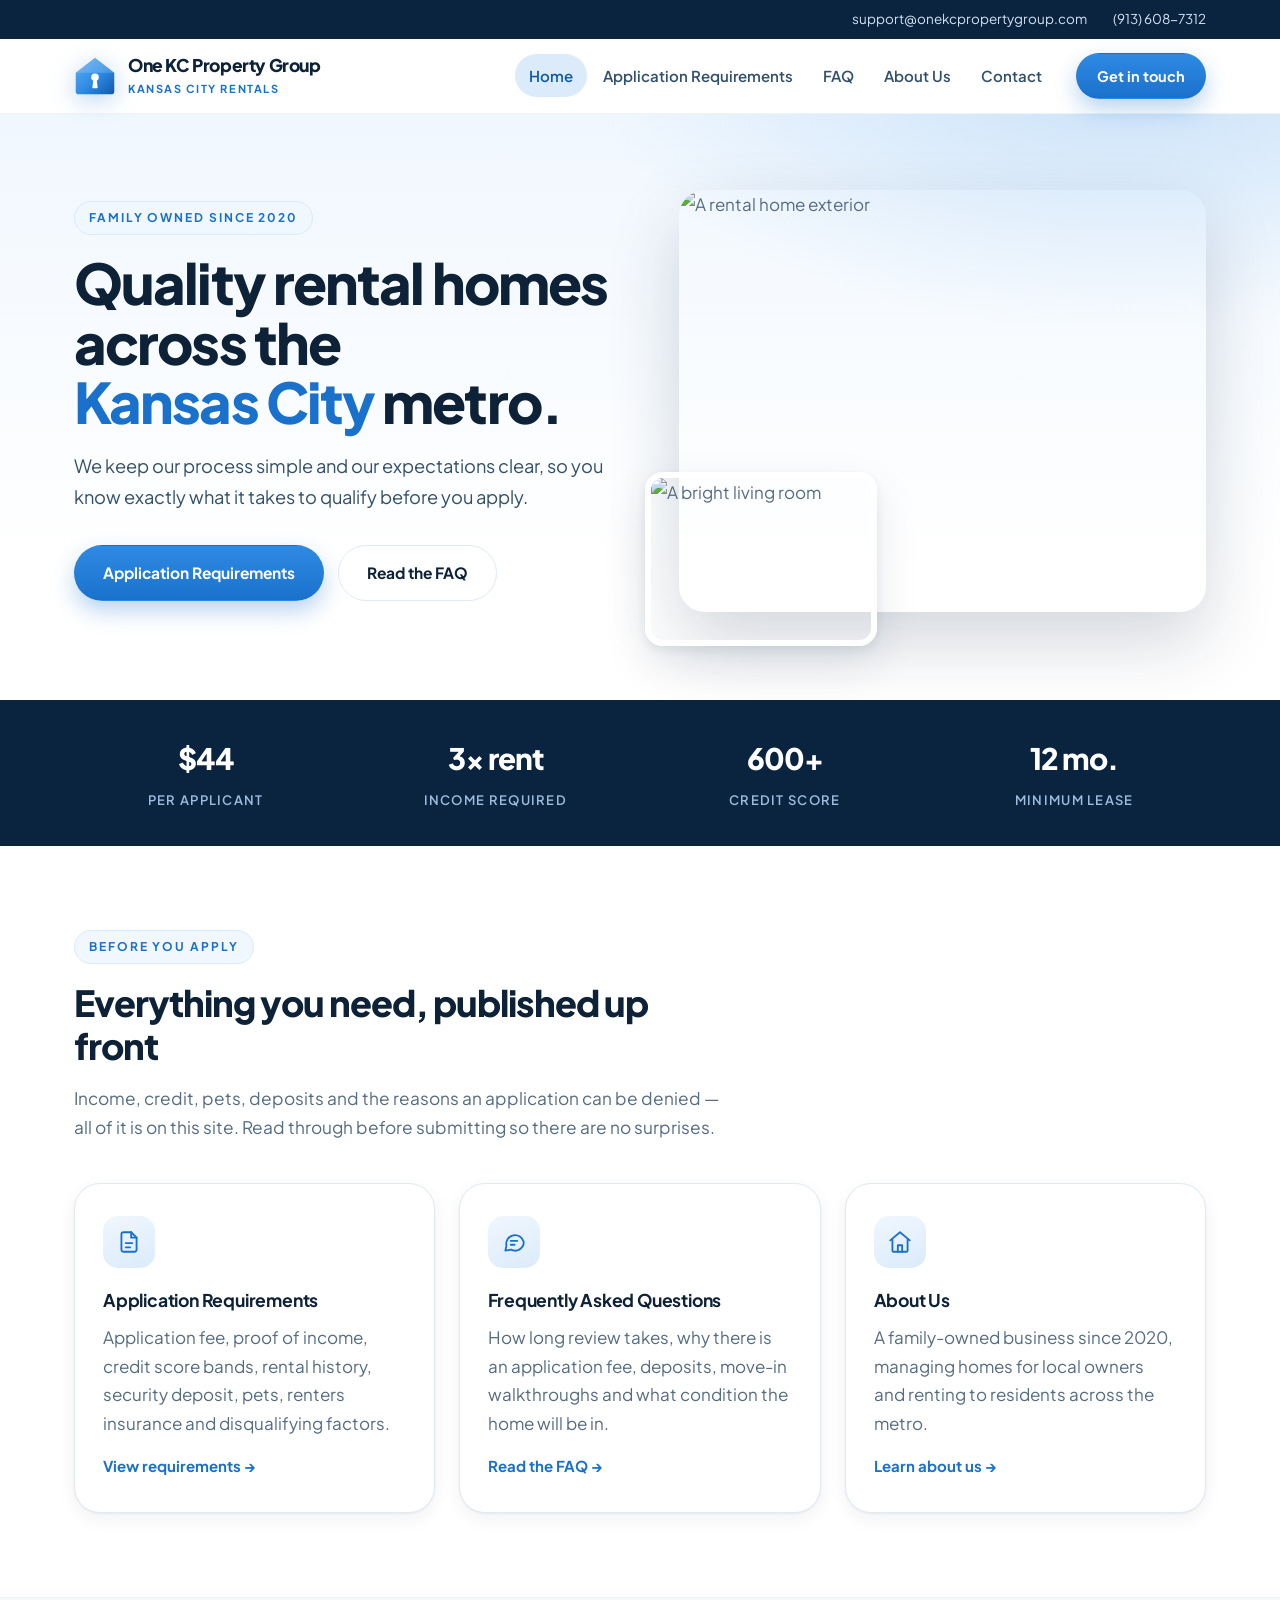
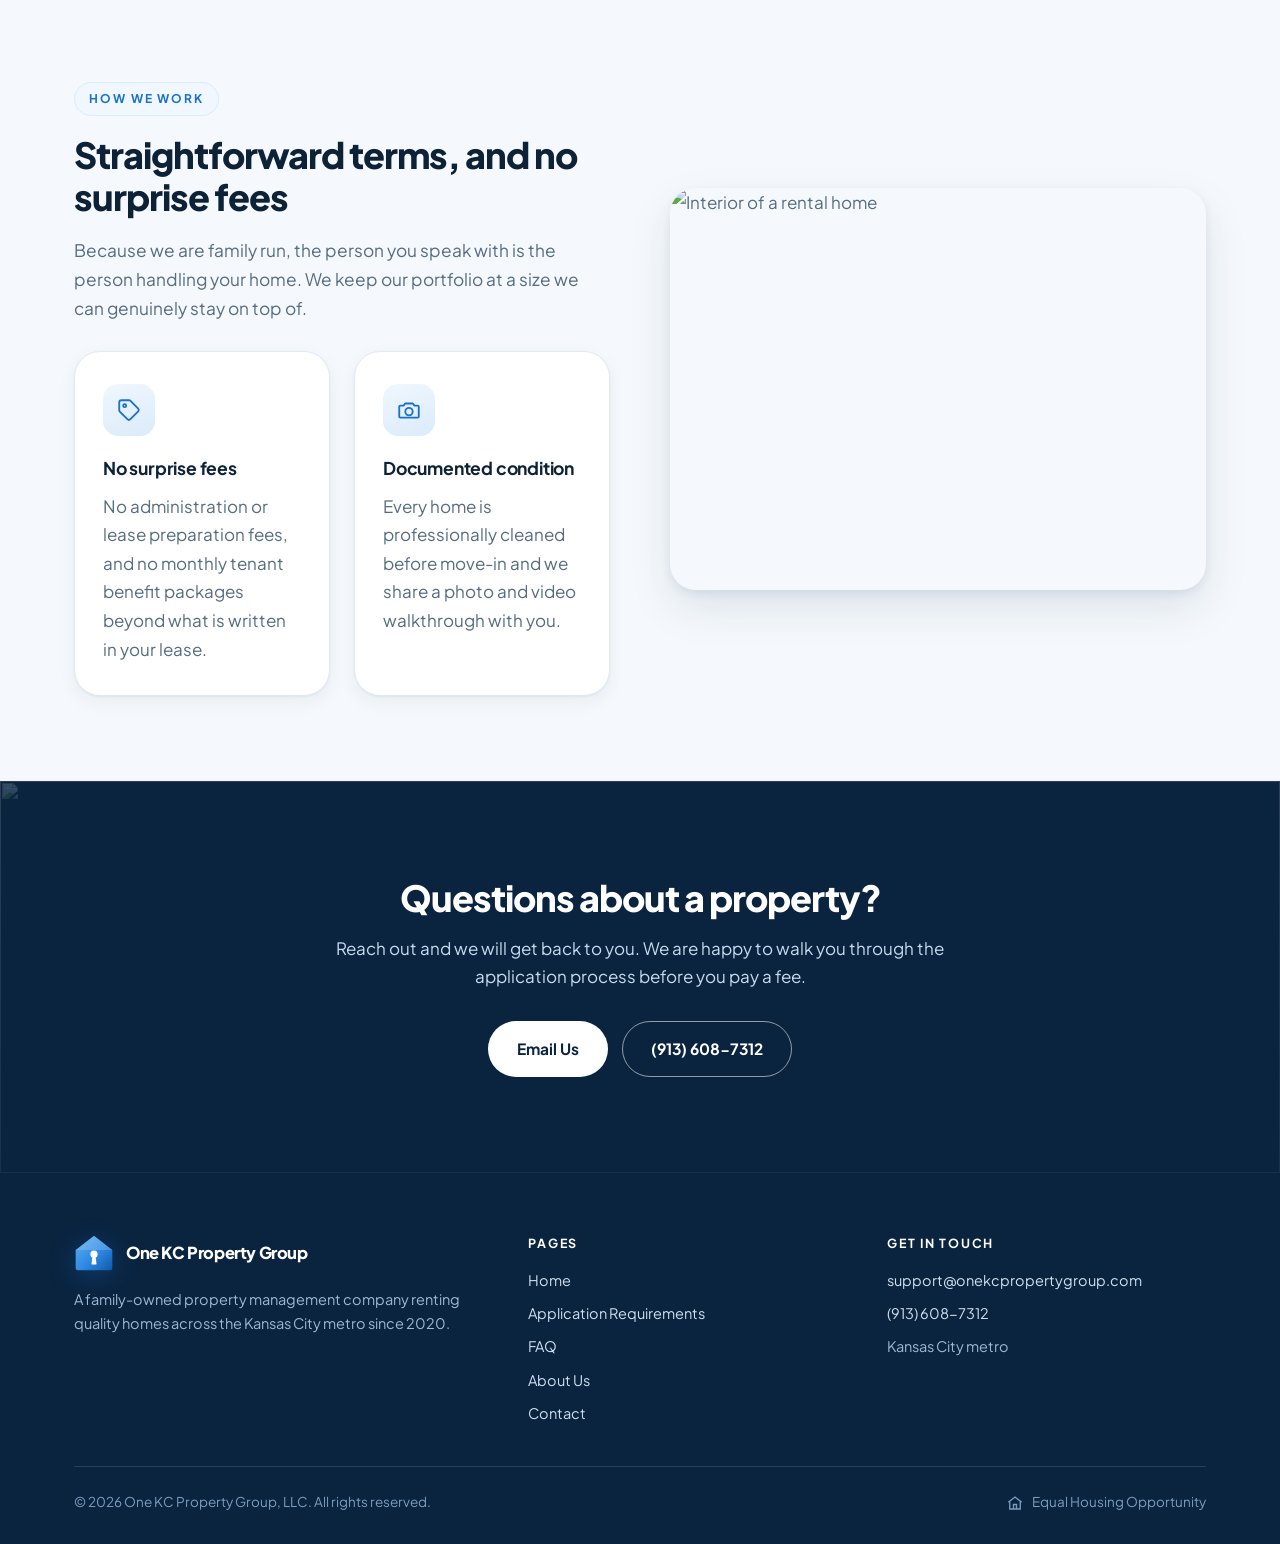
==== index.html @ 24b6bfc3 "Add files via upload" ====
<!DOCTYPE html>
<html lang="en">
<head>
<meta charset="utf-8">
<meta name="viewport" content="width=device-width, initial-scale=1">
<title>Home | One KC Property Group</title>
<meta name="description" content="One KC Property Group, LLC — a family-owned property management company renting quality homes across the Kansas City metro since 2020.">
<meta property="og:title" content="Home | One KC Property Group">
<meta property="og:description" content="One KC Property Group, LLC — a family-owned property management company renting quality homes across the Kansas City metro since 2020.">
<meta property="og:type" content="website">
<meta name="theme-color" content="#0a2440">
<link rel="preconnect" href="https://fonts.googleapis.com">
<link rel="preconnect" href="https://fonts.gstatic.com" crossorigin>
<link href="https://fonts.googleapis.com/css2?family=Plus+Jakarta+Sans:wght@400;500;600;700;800&display=swap" rel="stylesheet">
<link rel="stylesheet" href="styles.css?v=5">
<link rel="icon" href="data:image/svg+xml,%3Csvg xmlns='http://www.w3.org/2000/svg' viewBox='0 0 48 48'%3E%3Cdefs%3E%3ClinearGradient id='g' x1='0' y1='0' x2='1' y2='1'%3E%3Cstop offset='0%25' stop-color='%235fb0f2'/%3E%3Cstop offset='100%25' stop-color='%230f5aa8'/%3E%3C/linearGradient%3E%3C/defs%3E%3Cpath d='M24 3.2 46 20.4v21.2a3.2 3.2 0 0 1-3.2 3.2H5.2A3.2 3.2 0 0 1 2 41.6V20.4Z' fill='url(%23g)'/%3E%3Ccircle cx='24' cy='25.4' r='4.3' fill='%23fff'/%3E%3Cpath d='M22.1 28.4h3.8l1.1 8.4a1 1 0 0 1-1 1.1h-4a1 1 0 0 1-1-1.1Z' fill='%23fff'/%3E%3C/svg%3E">
</head>
<body>

<div class="topbar">
  <div class="wrap">
    <span><a href="mailto:support@onekcpropertygroup.com">support@onekcpropertygroup.com</a></span>
    <span><a href="tel:+19136087312">(913) 608-7312</a></span>
  </div>
</div>

<header class="site-header">
  <div class="wrap">
    <a class="brand" href="index.html">
      <svg class="brand-mark" viewBox="0 0 48 48" xmlns="http://www.w3.org/2000/svg" role="img" aria-label="One KC Property Group">
        <defs>
          <linearGradient id="okcMark" x1="0" y1="0" x2="1" y2="1">
            <stop offset="0%" stop-color="#5fb0f2"/>
            <stop offset="55%" stop-color="#2f8ae4"/>
            <stop offset="100%" stop-color="#0f5aa8"/>
          </linearGradient>
        </defs>
        <path d="M24 3.2 46 20.4v21.2a3.2 3.2 0 0 1-3.2 3.2H5.2A3.2 3.2 0 0 1 2 41.6V20.4Z" fill="url(#okcMark)"/>
        <path d="M24 3.2 46 20.4H2Z" fill="#ffffff" opacity=".16"/>
        <circle cx="24" cy="25.4" r="4.3" fill="#ffffff"/>
        <path d="M22.1 28.4h3.8l1.1 8.4a1 1 0 0 1-1 1.1h-4a1 1 0 0 1-1-1.1Z" fill="#ffffff"/>
      </svg>
      <span class="brand-text">
        <span class="brand-name">One KC Property Group</span><br>
        <span class="brand-sub">Kansas City Rentals</span>
      </span>
    </a>
    <button class="nav-toggle" aria-expanded="false" aria-controls="main-nav">Menu</button>
    <nav class="main-nav" id="main-nav">
      <ul>
        <li><a href="index.html" class="active">Home</a></li>
        <li><a href="requirements.html">Application Requirements</a></li>
        <li><a href="faq.html">FAQ</a></li>
        <li><a href="about.html">About Us</a></li>
        <li><a href="contact.html">Contact</a></li>
      </ul>
    </nav>
    <a class="btn btn-primary btn-sm header-cta" href="contact.html">Get in touch</a>
  </div>
</header>


<div class="hero">
  <div class="wrap">
    <div class="hero-copy">
      <span class="eyebrow">Family owned since 2020</span>
      <h1>Quality rental homes across the <em>Kansas&nbsp;City</em> metro.</h1>
      <p>We keep our process simple and our expectations clear, so you know exactly
      what it takes to qualify before you apply.</p>
      <div class="btn-row">
        <a class="btn btn-primary" href="requirements.html">Application Requirements</a>
        <a class="btn btn-ghost" href="faq.html">Read the FAQ</a>
      </div>
    </div>
    <div class="hero-media">
      <img class="shot-main" src="https://images.unsplash.com/photo-1505843513577-22bb7d21e455?auto=format&fit=crop&w=1400&q=72" alt="A rental home exterior" loading="eager">
      <img class="shot-sub" src="https://images.unsplash.com/photo-1705321963943-de94bb3f0dd3?auto=format&fit=crop&w=800&q=72" alt="A bright living room" loading="lazy">
    </div>
  </div>
</div>

<div class="strip">
  <div class="wrap">
    <div><span class="num">$44</span><span class="cap">Per applicant</span></div>
    <div><span class="num">3&times; rent</span><span class="cap">Income required</span></div>
    <div><span class="num">600+</span><span class="cap">Credit score</span></div>
    <div><span class="num">12 mo.</span><span class="cap">Minimum lease</span></div>
  </div>
</div>

<section>
  <div class="wrap">
    <div class="section-head">
      <span class="eyebrow">Before you apply</span>
      <h2>Everything you need, published up front</h2>
      <p class="lede">Income, credit, pets, deposits and the reasons an application can be
      denied &mdash; all of it is on this site. Read through before submitting so there are
      no surprises.</p>
    </div>
    <div class="cards">
      <div class="card">
        <div class="icon"><svg viewBox="0 0 24 24" fill="none" stroke="currentColor" stroke-width="1.7" stroke-linecap="round" stroke-linejoin="round"><path d="M14 3H7a2 2 0 0 0-2 2v14a2 2 0 0 0 2 2h10a2 2 0 0 0 2-2V8Z"/><path d="M14 3v5h5"/><path d="M9 13h6"/><path d="M9 17h4"/></svg></div>
        <h3>Application Requirements</h3>
        <p>Application fee, proof of income, credit score bands, rental history, security
        deposit, pets, renters insurance and disqualifying factors.</p>
        <a class="more" href="requirements.html">View requirements &rarr;</a>
      </div>
      <div class="card">
        <div class="icon"><svg viewBox="0 0 24 24" fill="none" stroke="currentColor" stroke-width="1.7" stroke-linecap="round" stroke-linejoin="round"><path d="M21 12a8 8 0 0 1-11.6 7.1L4 20l1-4.4A8 8 0 1 1 21 12Z"/><path d="M9 11h6"/><path d="M9 14.5h3.5"/></svg></div>
        <h3>Frequently Asked Questions</h3>
        <p>How long review takes, why there is an application fee, deposits, move-in
        walkthroughs and what condition the home will be in.</p>
        <a class="more" href="faq.html">Read the FAQ &rarr;</a>
      </div>
      <div class="card">
        <div class="icon"><svg viewBox="0 0 24 24" fill="none" stroke="currentColor" stroke-width="1.7" stroke-linecap="round" stroke-linejoin="round"><path d="M3 10.5 12 3l9 7.5"/><path d="M5 9.6V20a1 1 0 0 0 1 1h12a1 1 0 0 0 1-1V9.6"/><path d="M10 21v-6h4v6"/></svg></div>
        <h3>About Us</h3>
        <p>A family-owned business since 2020, managing homes for local owners and renting
        to residents across the metro.</p>
        <a class="more" href="about.html">Learn about us &rarr;</a>
      </div>
    </div>
  </div>
</section>

<section class="alt">
  <div class="wrap split">
    <div>
      <span class="eyebrow">How we work</span>
      <h2>Straightforward terms, and no surprise fees</h2>
      <p class="lede">Because we are family run, the person you speak with is the person
      handling your home. We keep our portfolio at a size we can genuinely stay on top of.</p>
      <div class="cards cards-4" style="margin-top:28px">
        <div class="card">
          <div class="icon"><svg viewBox="0 0 24 24" fill="none" stroke="currentColor" stroke-width="1.7" stroke-linecap="round" stroke-linejoin="round"><path d="M20.5 13.3 13.3 20.5a2 2 0 0 1-2.8 0l-7-7A2 2 0 0 1 3 12V5a2 2 0 0 1 2-2h7a2 2 0 0 1 1.4.6l7.1 7.1a2 2 0 0 1 0 2.6Z"/><circle cx="8" cy="8" r="1.4"/></svg></div>
          <h3>No surprise fees</h3>
          <p style="margin:0">No administration or lease preparation fees, and no monthly tenant
          benefit packages beyond what is written in your lease.</p>
        </div>
        <div class="card">
          <div class="icon"><svg viewBox="0 0 24 24" fill="none" stroke="currentColor" stroke-width="1.7" stroke-linecap="round" stroke-linejoin="round"><path d="M4 8h3l1.5-2h7L17 8h3a1 1 0 0 1 1 1v9a1 1 0 0 1-1 1H4a1 1 0 0 1-1-1V9a1 1 0 0 1 1-1Z"/><circle cx="12" cy="13.5" r="3.4"/></svg></div>
          <h3>Documented condition</h3>
          <p style="margin:0">Every home is professionally cleaned before move-in and we share a
          photo and video walkthrough with you.</p>
        </div>
      </div>
    </div>
    <img src="https://images.unsplash.com/photo-1616137148650-4aa14651e02b?auto=format&fit=crop&w=1000&q=72" alt="Interior of a rental home" loading="lazy">
  </div>
</section>


<section class="cta">
  <img src="https://images.unsplash.com/photo-1570905810373-a8ae44f954cb?auto=format&fit=crop&w=1800&q=72" alt="" loading="lazy">
  <div class="wrap">
    <h2>Questions about a property?</h2>
    <p>Reach out and we will get back to you. We are happy to walk you through the
    application process before you pay a fee.</p>
    <div class="btn-row">
      <a class="btn btn-light" href="mailto:support@onekcpropertygroup.com">Email Us</a>
      <a class="btn btn-outline-light" href="tel:+19136087312">(913) 608-7312</a>
    </div>
  </div>
</section>



<footer class="site-footer">
  <div class="wrap">
    <div class="footer-grid">
      <div>
        <div class="footer-brand">
          <svg class="brand-mark" viewBox="0 0 48 48" xmlns="http://www.w3.org/2000/svg" role="img" aria-label="One KC Property Group">
        <defs>
          <linearGradient id="okcMark" x1="0" y1="0" x2="1" y2="1">
            <stop offset="0%" stop-color="#5fb0f2"/>
            <stop offset="55%" stop-color="#2f8ae4"/>
            <stop offset="100%" stop-color="#0f5aa8"/>
          </linearGradient>
        </defs>
        <path d="M24 3.2 46 20.4v21.2a3.2 3.2 0 0 1-3.2 3.2H5.2A3.2 3.2 0 0 1 2 41.6V20.4Z" fill="url(#okcMark)"/>
        <path d="M24 3.2 46 20.4H2Z" fill="#ffffff" opacity=".16"/>
        <circle cx="24" cy="25.4" r="4.3" fill="#ffffff"/>
        <path d="M22.1 28.4h3.8l1.1 8.4a1 1 0 0 1-1 1.1h-4a1 1 0 0 1-1-1.1Z" fill="#ffffff"/>
      </svg>
          <span class="brand-name">One KC Property Group</span>
        </div>
        <p style="margin:0;max-width:38ch">A family-owned property management company renting quality homes across the Kansas City metro since 2020.</p>
      </div>
      <div>
        <h4>Pages</h4>
        <ul>
          <li><a href="index.html">Home</a></li>
          <li><a href="requirements.html">Application Requirements</a></li>
          <li><a href="faq.html">FAQ</a></li>
          <li><a href="about.html">About Us</a></li>
          <li><a href="contact.html">Contact</a></li>
        </ul>
      </div>
      <div>
        <h4>Get in touch</h4>
        <ul>
          <li><a href="mailto:support@onekcpropertygroup.com">support@onekcpropertygroup.com</a></li>
          <li><a href="tel:+19136087312">(913) 608-7312</a></li>
          <li>Kansas City metro</li>
        </ul>
      </div>
    </div>
    <div class="footer-bottom">
      <span>&copy; <span id="year">2026</span> One KC Property Group, LLC. All rights reserved.</span>
      <span class="eho">
        <svg width="18" height="18" viewBox="0 0 24 24" fill="none" stroke="currentColor" stroke-width="1.8" aria-hidden="true"><path d="M3 11l9-7 9 7"/><path d="M5 10v10h14V10"/><path d="M10 20v-6h4v6"/></svg>
        Equal Housing Opportunity
      </span>
    </div>
  </div>
</footer>

<script>
  document.getElementById('year').textContent = new Date().getFullYear();
  var toggle = document.querySelector('.nav-toggle');
  var nav = document.getElementById('main-nav');
  toggle.addEventListener('click', function () {
    var open = nav.classList.toggle('open');
    toggle.setAttribute('aria-expanded', open ? 'true' : 'false');
  });
</script>

</body>
</html>
---- styles.css ----
/* One KC Property Group — site styles */

:root {
  --navy: #0a2440;
  --navy-2: #123457;
  --blue-700: #0f5aa8;
  --blue-600: #1a71cc;
  --blue-500: #2f8ae4;
  --blue-300: #8cc0f0;
  --blue-100: #dbebfa;
  --blue-50: #f0f7fe;

  --ink: #0d2137;
  --ink-soft: #33506b;
  --body: #566c81;
  --line: #e0eaf3;
  --line-soft: #edf3f9;

  --bg: #ffffff;
  --bg-alt: #f5f9fd;

  --shadow-sm: 0 1px 2px rgba(10, 36, 64, .05), 0 6px 18px rgba(10, 36, 64, .06);
  --shadow-md: 0 4px 10px rgba(10, 36, 64, .07), 0 18px 44px rgba(10, 36, 64, .10);
  --shadow-lg: 0 30px 70px rgba(10, 36, 64, .18);

  --max: 1180px;
  --r-sm: 12px;
  --r: 18px;
  --r-lg: 26px;
}

* { box-sizing: border-box; }
html { scroll-behavior: smooth; }

body {
  margin: 0;
  font-family: "Plus Jakarta Sans", -apple-system, BlinkMacSystemFont, "Segoe UI", Inter, Helvetica, Arial, sans-serif;
  color: var(--body);
  background: var(--bg);
  font-size: 17px;
  line-height: 1.68;
  -webkit-font-smoothing: antialiased;
}

img { max-width: 100%; display: block; }
a { color: var(--blue-600); }

.wrap { max-width: var(--max); margin: 0 auto; padding: 0 24px; }

h1, h2, h3, h4 { color: var(--ink); }

h2 {
  font-size: clamp(1.65rem, 2.9vw, 2.25rem);
  letter-spacing: -1px;
  line-height: 1.18;
  margin: 0 0 14px;
  font-weight: 800;
}

h3 { font-size: 1.1rem; margin: 24px 0 8px; font-weight: 700; letter-spacing: -.2px; }

.eyebrow {
  display: inline-block;
  font-size: 12px;
  font-weight: 700;
  letter-spacing: .16em;
  text-transform: uppercase;
  color: var(--blue-600);
  background: var(--blue-50);
  border: 1px solid var(--blue-100);
  padding: 6px 14px;
  border-radius: 999px;
  margin-bottom: 18px;
}

.lede { font-size: 1.08rem; max-width: 62ch; }

/* ---------- Header ---------- */

.topbar {
  background: var(--navy);
  color: #a9c3de;
  font-size: 13.5px;
}

.topbar .wrap {
  display: flex;
  flex-wrap: wrap;
  gap: 4px 26px;
  justify-content: flex-end;
  padding-top: 8px;
  padding-bottom: 8px;
}

.topbar a { color: #d3e2f1; text-decoration: none; }
.topbar a:hover { color: #fff; }

.site-header {
  background: rgba(255, 255, 255, .9);
  backdrop-filter: saturate(180%) blur(14px);
  -webkit-backdrop-filter: saturate(180%) blur(14px);
  border-bottom: 1px solid var(--line-soft);
  position: sticky;
  top: 0;
  z-index: 60;
}

.site-header .wrap {
  display: flex;
  align-items: center;
  gap: 20px;
  padding-top: 14px;
  padding-bottom: 14px;
}

.brand { display: flex; align-items: center; gap: 12px; text-decoration: none; margin-right: auto; }

.brand-mark {
  width: 42px;
  height: 42px;
  flex: 0 0 42px;
  filter: drop-shadow(0 5px 12px rgba(26, 113, 204, .3));
}

.brand-text { line-height: 1.2; }
.brand-name { font-weight: 800; font-size: 17.5px; letter-spacing: -.4px; color: var(--ink); }
.brand-sub {
  font-size: 11px;
  color: var(--blue-600);
  letter-spacing: .14em;
  text-transform: uppercase;
  font-weight: 700;
}

nav.main-nav ul { display: flex; gap: 2px; list-style: none; margin: 0; padding: 0; }

nav.main-nav a {
  display: block;
  padding: 9px 14px;
  border-radius: 999px;
  color: var(--ink-soft);
  text-decoration: none;
  font-size: 15px;
  font-weight: 600;
  transition: background .15s ease, color .15s ease;
}

nav.main-nav a:hover { background: var(--blue-50); color: var(--blue-700); }
nav.main-nav a.active { background: var(--blue-100); color: var(--blue-700); }

.header-cta { flex: 0 0 auto; }

.nav-toggle {
  display: none;
  background: #fff;
  border: 1px solid var(--line);
  color: var(--ink);
  border-radius: 999px;
  padding: 9px 17px;
  font-size: 15px;
  font-weight: 600;
  cursor: pointer;
}

/* ---------- Buttons ---------- */

.btn {
  display: inline-block;
  padding: 14px 28px;
  border-radius: 999px;
  font-weight: 700;
  font-size: 15.5px;
  text-decoration: none;
  border: 1.5px solid transparent;
  transition: transform .16s ease, box-shadow .16s ease, background .16s ease, color .16s ease;
  white-space: nowrap;
}

.btn-sm { padding: 10px 20px; font-size: 14.5px; }

.btn-primary {
  background: linear-gradient(180deg, var(--blue-500), var(--blue-600));
  color: #fff;
  box-shadow: 0 10px 22px rgba(26, 113, 204, .3);
}

.btn-primary:hover { transform: translateY(-2px); box-shadow: 0 14px 30px rgba(26, 113, 204, .38); }

.btn-ghost { border-color: var(--line); color: var(--ink); background: #fff; }
.btn-ghost:hover { border-color: var(--blue-300); color: var(--blue-700); }

.btn-light { background: #fff; color: var(--navy); }
.btn-light:hover { transform: translateY(-2px); box-shadow: 0 14px 30px rgba(0, 0, 0, .25); }

.btn-outline-light { border-color: rgba(255, 255, 255, .55); color: #fff; }
.btn-outline-light:hover { background: rgba(255, 255, 255, .14); }

.btn-row { display: flex; flex-wrap: wrap; gap: 14px; }

/* ---------- Hero ---------- */

.hero {
  position: relative;
  overflow: hidden;
  background:
    radial-gradient(900px 460px at 88% -10%, rgba(140, 192, 240, .40), transparent 60%),
    linear-gradient(180deg, var(--blue-50) 0%, #ffffff 78%);
  padding: 76px 0 88px;
}

.hero .wrap {
  display: grid;
  grid-template-columns: 1.02fr .98fr;
  gap: 56px;
  align-items: center;
}

.hero h1 {
  font-size: clamp(2.3rem, 4.6vw, 3.5rem);
  line-height: 1.06;
  margin: 0 0 20px;
  letter-spacing: -1.9px;
  font-weight: 800;
}

.hero h1 em { font-style: normal; color: var(--blue-600); }

.hero p { font-size: 1.14rem; color: var(--ink-soft); max-width: 46ch; margin: 0 0 32px; }

.hero-media { position: relative; }

.hero-media .shot-main {
  width: 100%;
  aspect-ratio: 5 / 4;
  object-fit: cover;
  border-radius: var(--r-lg);
  box-shadow: var(--shadow-lg);
}

.hero-media .shot-sub {
  position: absolute;
  left: -34px;
  bottom: -34px;
  width: 44%;
  aspect-ratio: 4 / 3;
  object-fit: cover;
  border-radius: var(--r);
  border: 6px solid #fff;
  box-shadow: var(--shadow-md);
}

/* ---------- Trust strip ---------- */

.strip { background: var(--navy); color: #fff; padding: 34px 0; }

.strip .wrap {
  display: grid;
  grid-template-columns: repeat(auto-fit, minmax(180px, 1fr));
  gap: 26px;
  text-align: center;
}

.strip .num {
  display: block;
  font-size: 1.85rem;
  font-weight: 800;
  letter-spacing: -1px;
  color: #fff;
}

.strip .cap { font-size: 13px; letter-spacing: .1em; text-transform: uppercase; color: #9dbcdd; font-weight: 600; }

/* ---------- Page header (photo band) ---------- */

.page-head {
  position: relative;
  min-height: 280px;
  display: flex;
  align-items: flex-end;
  background: var(--navy);
  overflow: hidden;
}

.page-head img {
  position: absolute;
  inset: 0;
  width: 100%;
  height: 100%;
  object-fit: cover;
  opacity: .42;
}

.page-head::after {
  content: "";
  position: absolute;
  inset: 0;
  background: linear-gradient(100deg, rgba(10, 36, 64, .94) 12%, rgba(10, 36, 64, .58) 72%, rgba(10, 36, 64, .38) 100%);
}

.page-head .wrap { position: relative; z-index: 2; padding-top: 66px; padding-bottom: 46px; }

.page-head h1 {
  margin: 0 0 12px;
  font-size: clamp(1.95rem, 3.8vw, 2.85rem);
  letter-spacing: -1.3px;
  color: #fff;
  font-weight: 800;
  line-height: 1.1;
}

.page-head p { color: #cadcee; margin: 0; max-width: 58ch; }

/* ---------- Sections ---------- */

section { padding: 84px 0; }

section.alt { background: var(--bg-alt); border-top: 1px solid var(--line-soft); border-bottom: 1px solid var(--line-soft); }

.section-head { max-width: 660px; margin-bottom: 8px; }
.section-head.center { margin-left: auto; margin-right: auto; text-align: center; }

.split {
  display: grid;
  grid-template-columns: 1fr 1fr;
  gap: 60px;
  align-items: center;
}

.split img { width: 100%; aspect-ratio: 4 / 3; object-fit: cover; border-radius: var(--r-lg); box-shadow: var(--shadow-md); }

/* ---------- Cards ---------- */

.cards {
  display: grid;
  grid-template-columns: repeat(auto-fit, minmax(270px, 1fr));
  gap: 24px;
  margin-top: 40px;
}

.cards-4 { grid-template-columns: repeat(auto-fit, minmax(232px, 1fr)); }

.card {
  background: #fff;
  border: 1px solid var(--line);
  border-radius: var(--r-lg);
  padding: 32px 28px;
  box-shadow: var(--shadow-sm);
  transition: transform .2s ease, box-shadow .2s ease, border-color .2s ease;
}

.card:hover { transform: translateY(-4px); box-shadow: var(--shadow-md); border-color: var(--blue-100); }

.card h3 { margin-top: 0; }
.card p { margin: 0 0 14px; }
.card a.more { font-weight: 700; text-decoration: none; font-size: 15px; }
.card a.more:hover { text-decoration: underline; }

.icon {
  width: 52px;
  height: 52px;
  border-radius: 15px;
  display: grid;
  place-items: center;
  background: linear-gradient(160deg, var(--blue-50), var(--blue-100));
  color: var(--blue-600);
  margin-bottom: 18px;
}

.icon svg { width: 26px; height: 26px; }

.stat {
  display: block;
  font-size: 1.7rem;
  font-weight: 800;
  letter-spacing: -1px;
  color: var(--blue-600);
  margin-bottom: 2px;
}

/* ---------- Content blocks ---------- */

.content { max-width: 820px; margin: 0 auto; }

.block {
  border: 1px solid var(--line);
  border-radius: var(--r-lg);
  padding: 30px 32px;
  margin: 0 0 22px;
  background: #fff;
  box-shadow: var(--shadow-sm);
}

.block h2 { font-size: 1.3rem; letter-spacing: -.5px; margin-bottom: 12px; padding-left: 15px; border-left: 4px solid var(--blue-500); }
.block > :last-child { margin-bottom: 0; }
.block ul { margin: 12px 0; padding-left: 22px; }
.block li { margin-bottom: 8px; }
.block li::marker { color: var(--blue-300); }

.note {
  background: var(--blue-50);
  border: 1px solid var(--blue-100);
  border-radius: var(--r-sm);
  padding: 16px 18px;
  font-size: .95rem;
  margin: 18px 0 0;
  color: var(--ink-soft);
}

.pet-grid { display: grid; grid-template-columns: repeat(auto-fit, minmax(200px, 1fr)); gap: 16px; margin: 20px 0; }

.pet { border: 1px solid var(--line); border-radius: var(--r-sm); padding: 18px 20px; background: var(--bg-alt); }
.pet strong { display: block; color: var(--ink); margin-bottom: 8px; }
.pet span { display: block; font-size: .95rem; }

table.credit { width: 100%; border-collapse: collapse; margin: 16px 0; font-size: .97rem; }
table.credit th, table.credit td { text-align: left; padding: 12px 14px; border-bottom: 1px solid var(--line-soft); }
table.credit th { color: var(--ink); background: var(--blue-50); font-weight: 700; }
table.credit tr:last-child td { border-bottom: none; }

/* ---------- FAQ ---------- */

details.faq {
  border: 1px solid var(--line);
  border-radius: var(--r);
  margin-bottom: 12px;
  background: #fff;
  box-shadow: var(--shadow-sm);
}

details.faq summary {
  cursor: pointer;
  list-style: none;
  padding: 21px 24px;
  font-weight: 700;
  color: var(--ink);
  display: flex;
  justify-content: space-between;
  gap: 16px;
  align-items: center;
}

details.faq summary::-webkit-details-marker { display: none; }

details.faq summary::after {
  content: "+";
  color: var(--blue-500);
  font-size: 1.5rem;
  font-weight: 400;
  line-height: 1;
}

details.faq[open] summary::after { content: "\2212"; }
details.faq[open] summary { border-bottom: 1px solid var(--line-soft); }
details.faq .answer { padding: 18px 24px 22px; }
details.faq .answer > :first-child { margin-top: 0; }
details.faq .answer > :last-child { margin-bottom: 0; }

/* ---------- Contact ---------- */

.contact-grid { display: grid; grid-template-columns: repeat(auto-fit, minmax(240px, 1fr)); gap: 24px; margin-top: 8px; }

.contact-item {
  border: 1px solid var(--line);
  border-radius: var(--r-lg);
  padding: 28px;
  background: #fff;
  box-shadow: var(--shadow-sm);
}

.contact-item .label {
  font-size: 11.5px;
  letter-spacing: .14em;
  text-transform: uppercase;
  color: var(--blue-600);
  font-weight: 700;
  margin-bottom: 8px;
}

.contact-item .value { font-size: 1.1rem; color: var(--ink); font-weight: 700; word-break: break-word; }
.contact-item .value a { color: var(--ink); text-decoration: none; }
.contact-item .value a:hover { color: var(--blue-600); }

/* ---------- CTA band ---------- */

.cta {
  position: relative;
  overflow: hidden;
  background: var(--navy);
  text-align: center;
  padding: 96px 0;
}

.cta img { position: absolute; inset: 0; width: 100%; height: 100%; object-fit: cover; opacity: .55; }

.cta::after {
  content: "";
  position: absolute;
  inset: 0;
  background: linear-gradient(180deg, rgba(10, 36, 64, .66), rgba(10, 36, 64, .86));
}

.cta .wrap { position: relative; z-index: 2; }
.cta h2 { color: #fff; }
.cta p { color: #c7dbee; max-width: 52ch; margin: 0 auto 30px; }
.cta .btn-row { justify-content: center; }

/* ---------- Footer ---------- */

footer.site-footer { background: var(--navy); color: #9db8d4; padding: 60px 0 30px; font-size: 14.5px; }
footer.site-footer a { color: #cfe0f0; text-decoration: none; }
footer.site-footer a:hover { color: #fff; text-decoration: underline; }

.footer-grid {
  display: grid;
  grid-template-columns: 1.3fr 1fr 1fr;
  gap: 40px;
  padding-bottom: 32px;
  border-bottom: 1px solid rgba(255, 255, 255, .12);
}

.footer-grid h4 { color: #fff; font-size: 12.5px; letter-spacing: .14em; text-transform: uppercase; margin: 0 0 14px; }
.footer-grid ul { list-style: none; margin: 0; padding: 0; }
.footer-grid li { margin-bottom: 9px; }

.footer-brand { display: flex; align-items: center; gap: 12px; margin-bottom: 14px; }
.footer-brand .brand-mark { width: 40px; height: 40px; flex: 0 0 40px; }
.footer-brand .brand-name { color: #fff; font-weight: 800; font-size: 16.5px; }

.footer-bottom {
  padding-top: 24px;
  display: flex;
  flex-wrap: wrap;
  gap: 10px 24px;
  justify-content: space-between;
  font-size: 13.5px;
  color: #7d9cbc;
}

.eho { display: inline-flex; align-items: center; gap: 8px; }

/* ---------- Responsive ---------- */

@media (max-width: 980px) {
  .hero .wrap { grid-template-columns: 1fr; gap: 52px; }
  .hero-media { max-width: 560px; }
  .hero-media .shot-sub { left: -12px; bottom: -22px; }
  .split { grid-template-columns: 1fr; gap: 34px; }
  .footer-grid { grid-template-columns: 1fr 1fr; }
}

@media (max-width: 880px) {
  .nav-toggle { display: block; }
  .header-cta { display: none; }

  nav.main-nav { display: none; width: 100%; order: 4; }
  nav.main-nav.open { display: block; }
  nav.main-nav ul { flex-direction: column; gap: 2px; padding: 12px 0 4px; }
  nav.main-nav a { padding: 12px 14px; border-radius: 10px; }

  .site-header .wrap { flex-wrap: wrap; }
  .hero { padding: 56px 0 74px; }
  section { padding: 58px 0; }
  .cta { padding: 68px 0; }
  .topbar .wrap { justify-content: center; }
  .block { padding: 24px 22px; }
  .footer-grid { grid-template-columns: 1fr; gap: 30px; }
  .page-head { min-height: 230px; }
  .page-head .wrap { padding-top: 52px; padding-bottom: 36px; }
}
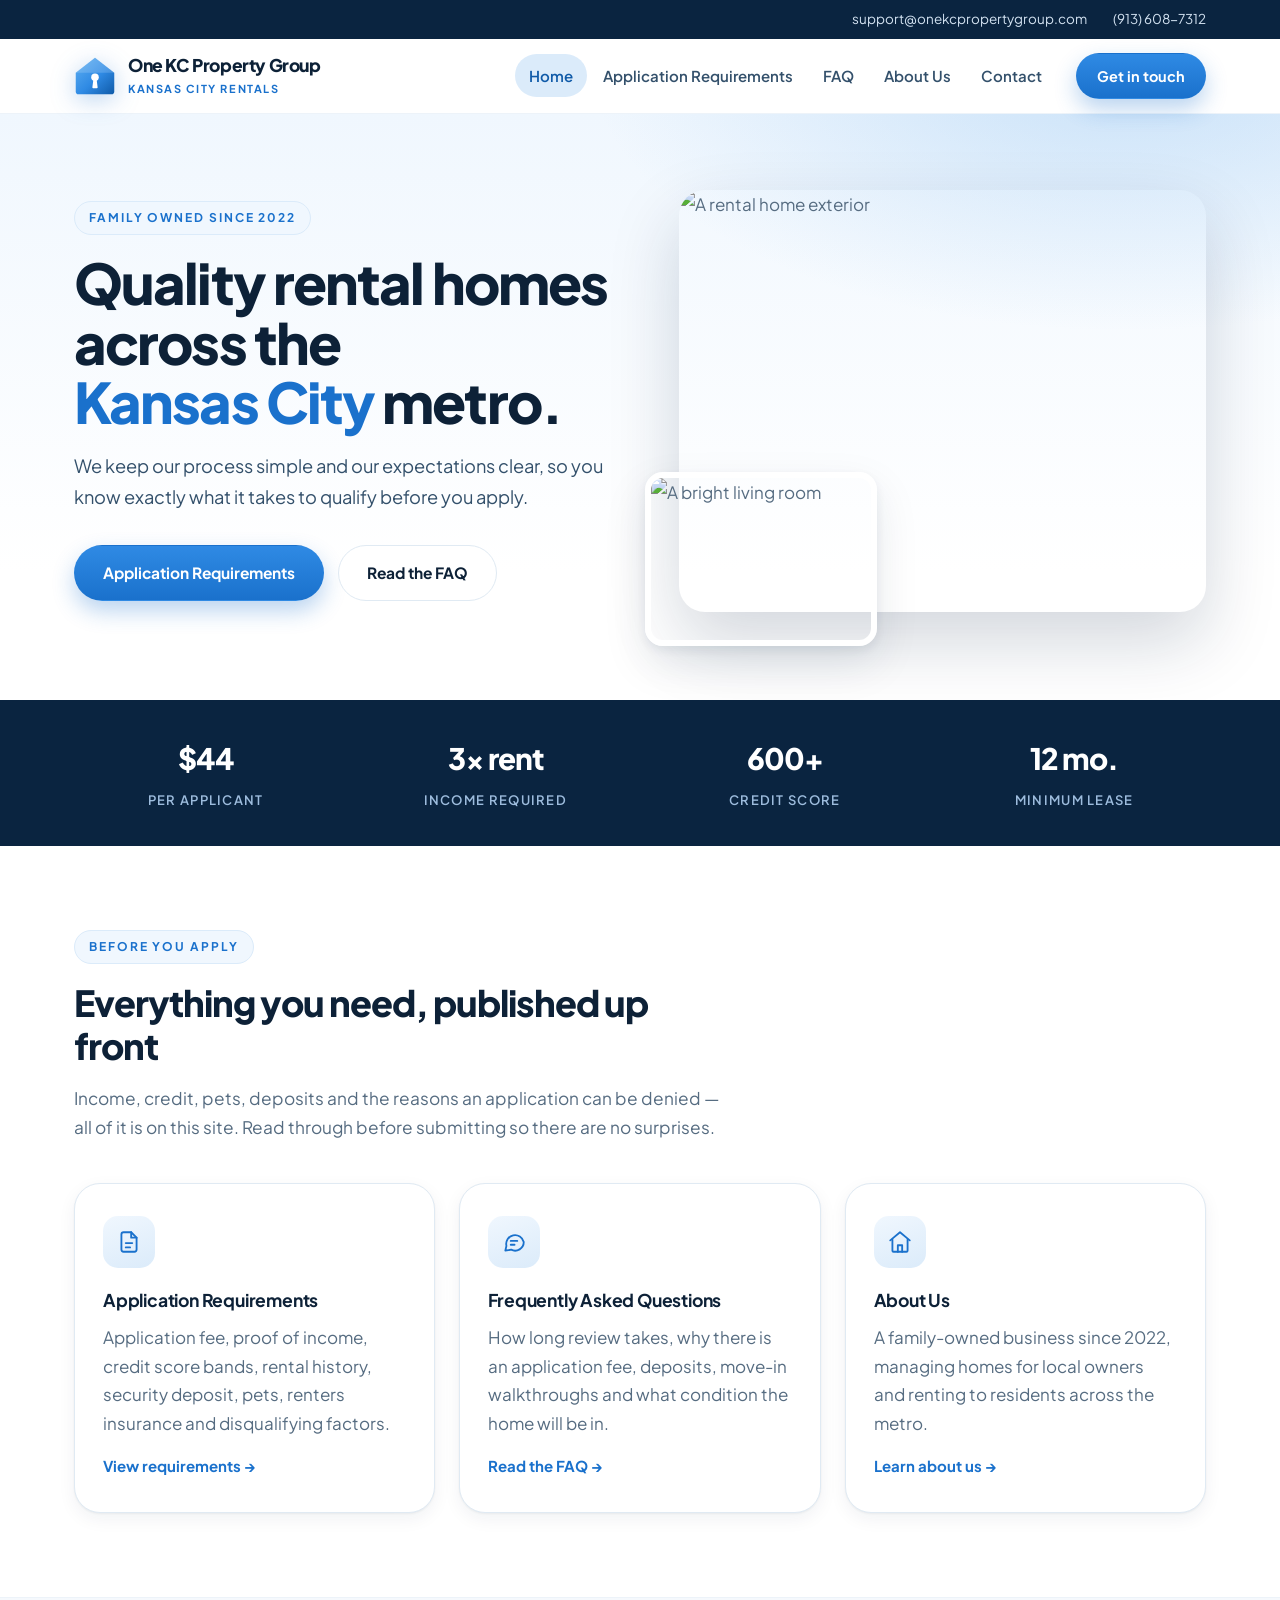
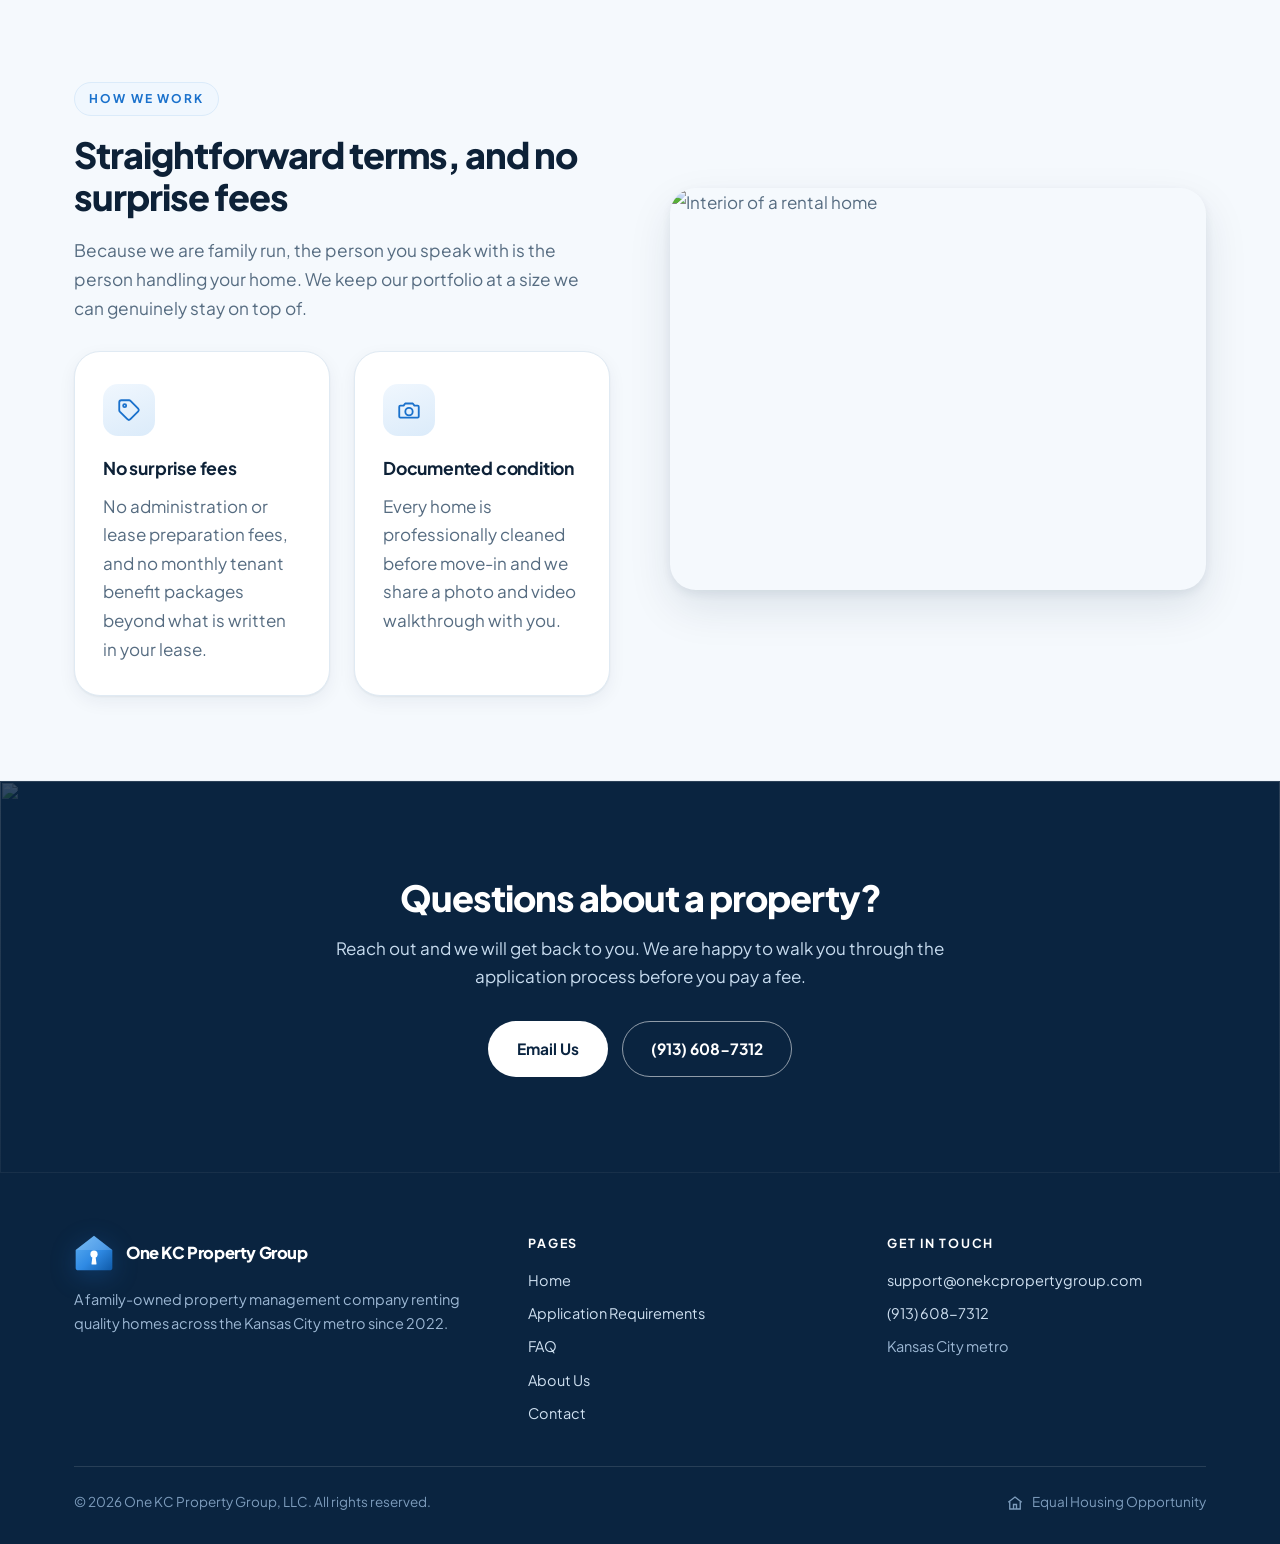
==== commit 3be7f684: "Add files via upload" ====
--- a/index.html
+++ b/index.html
@@ -4,9 +4,9 @@
 <meta charset="utf-8">
 <meta name="viewport" content="width=device-width, initial-scale=1">
 <title>Home | One KC Property Group</title>
-<meta name="description" content="One KC Property Group, LLC — a family-owned property management company renting quality homes across the Kansas City metro since 2020.">
+<meta name="description" content="One KC Property Group, LLC — a family-owned property management company renting quality homes across the Kansas City metro since 2022.">
 <meta property="og:title" content="Home | One KC Property Group">
-<meta property="og:description" content="One KC Property Group, LLC — a family-owned property management company renting quality homes across the Kansas City metro since 2020.">
+<meta property="og:description" content="One KC Property Group, LLC — a family-owned property management company renting quality homes across the Kansas City metro since 2022.">
 <meta property="og:type" content="website">
 <meta name="theme-color" content="#0a2440">
 <link rel="preconnect" href="https://fonts.googleapis.com">
@@ -63,7 +63,7 @@
 <div class="hero">
   <div class="wrap">
     <div class="hero-copy">
-      <span class="eyebrow">Family owned since 2020</span>
+      <span class="eyebrow">Family owned since 2022</span>
       <h1>Quality rental homes across the <em>Kansas&nbsp;City</em> metro.</h1>
       <p>We keep our process simple and our expectations clear, so you know exactly
       what it takes to qualify before you apply.</p>
@@ -73,7 +73,7 @@
       </div>
     </div>
     <div class="hero-media">
-      <img class="shot-main" src="https://images.unsplash.com/photo-1505843513577-22bb7d21e455?auto=format&fit=crop&w=1400&q=72" alt="A rental home exterior" loading="eager">
+      <img class="shot-main" src="https://images.unsplash.com/photo-1647579350413-a6ada4e480ed?auto=format&fit=crop&w=1400&q=72" alt="A rental home exterior" loading="eager">
       <img class="shot-sub" src="https://images.unsplash.com/photo-1705321963943-de94bb3f0dd3?auto=format&fit=crop&w=800&q=72" alt="A bright living room" loading="lazy">
     </div>
   </div>
@@ -115,7 +115,7 @@
       <div class="card">
         <div class="icon"><svg viewBox="0 0 24 24" fill="none" stroke="currentColor" stroke-width="1.7" stroke-linecap="round" stroke-linejoin="round"><path d="M3 10.5 12 3l9 7.5"/><path d="M5 9.6V20a1 1 0 0 0 1 1h12a1 1 0 0 0 1-1V9.6"/><path d="M10 21v-6h4v6"/></svg></div>
         <h3>About Us</h3>
-        <p>A family-owned business since 2020, managing homes for local owners and renting
+        <p>A family-owned business since 2022, managing homes for local owners and renting
         to residents across the metro.</p>
         <a class="more" href="about.html">Learn about us &rarr;</a>
       </div>
@@ -185,7 +185,7 @@
       </svg>
           <span class="brand-name">One KC Property Group</span>
         </div>
-        <p style="margin:0;max-width:38ch">A family-owned property management company renting quality homes across the Kansas City metro since 2020.</p>
+        <p style="margin:0;max-width:38ch">A family-owned property management company renting quality homes across the Kansas City metro since 2022.</p>
       </div>
       <div>
         <h4>Pages</h4>
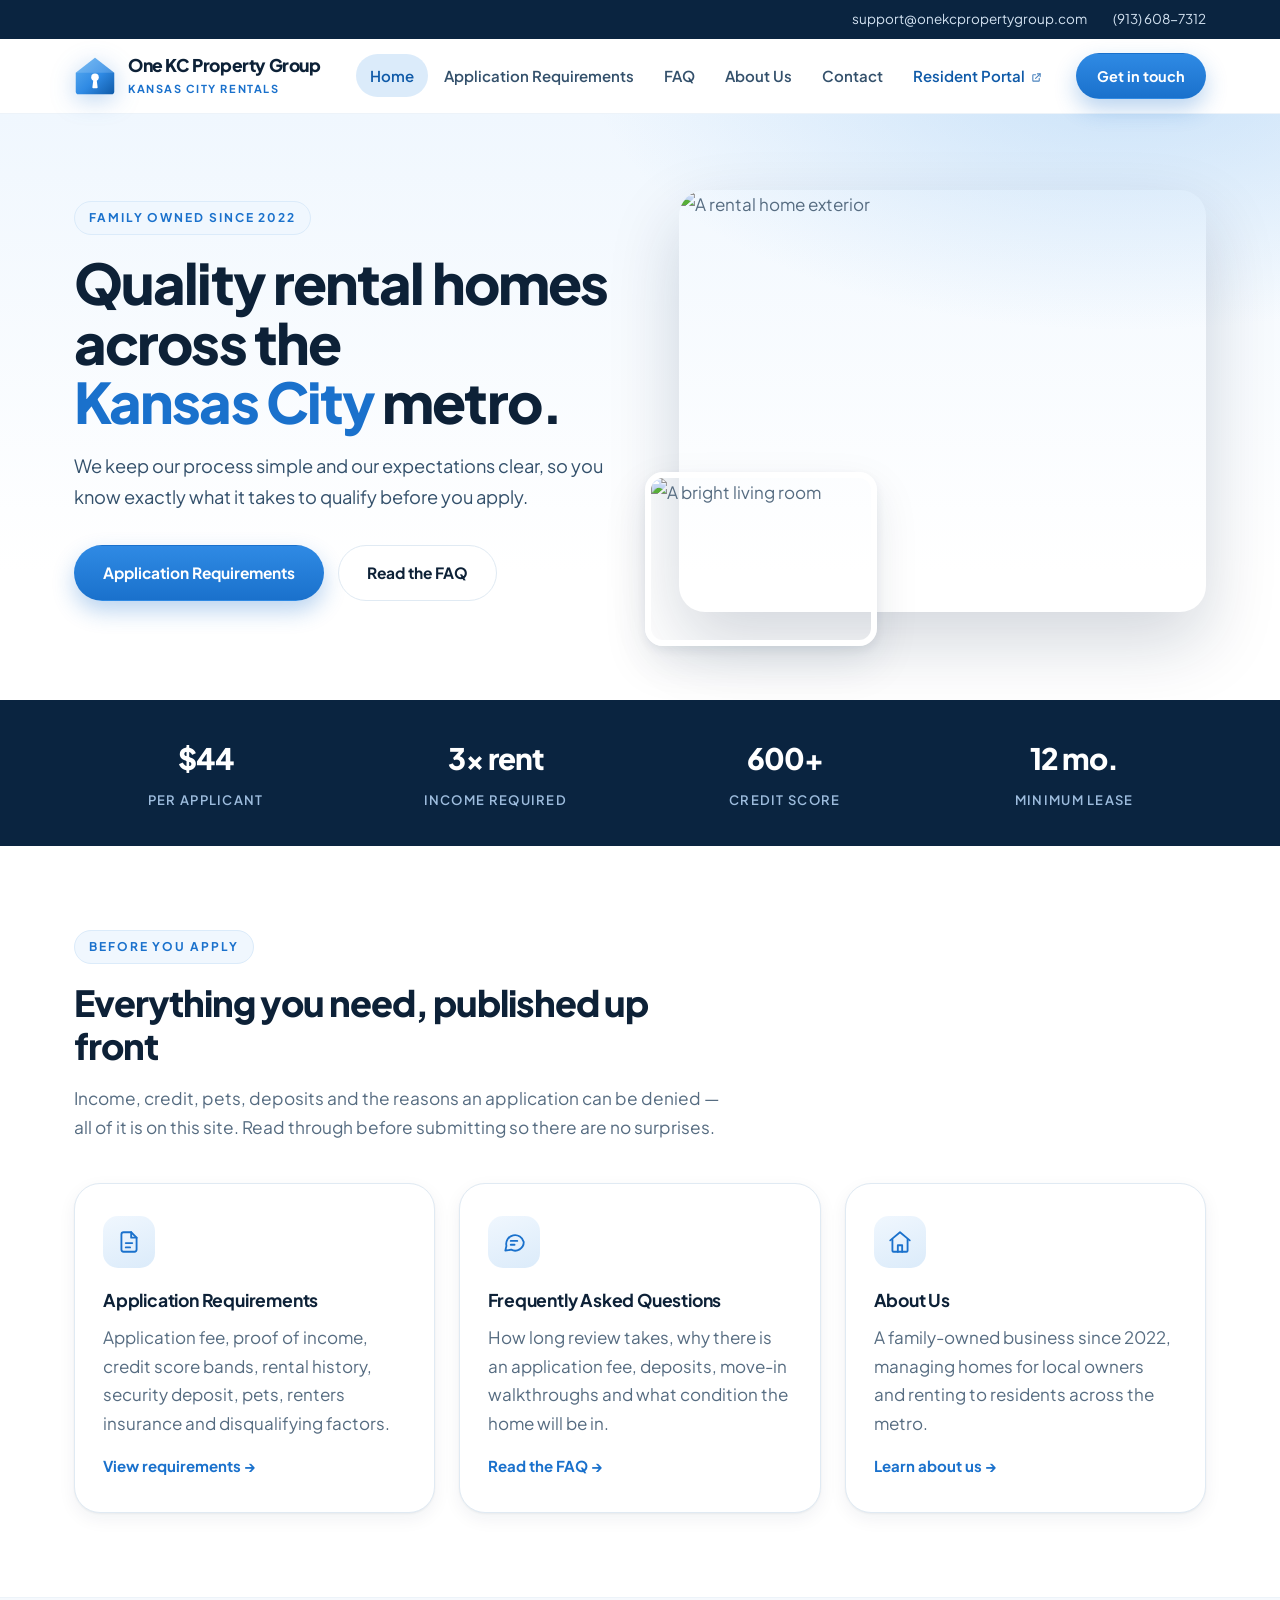
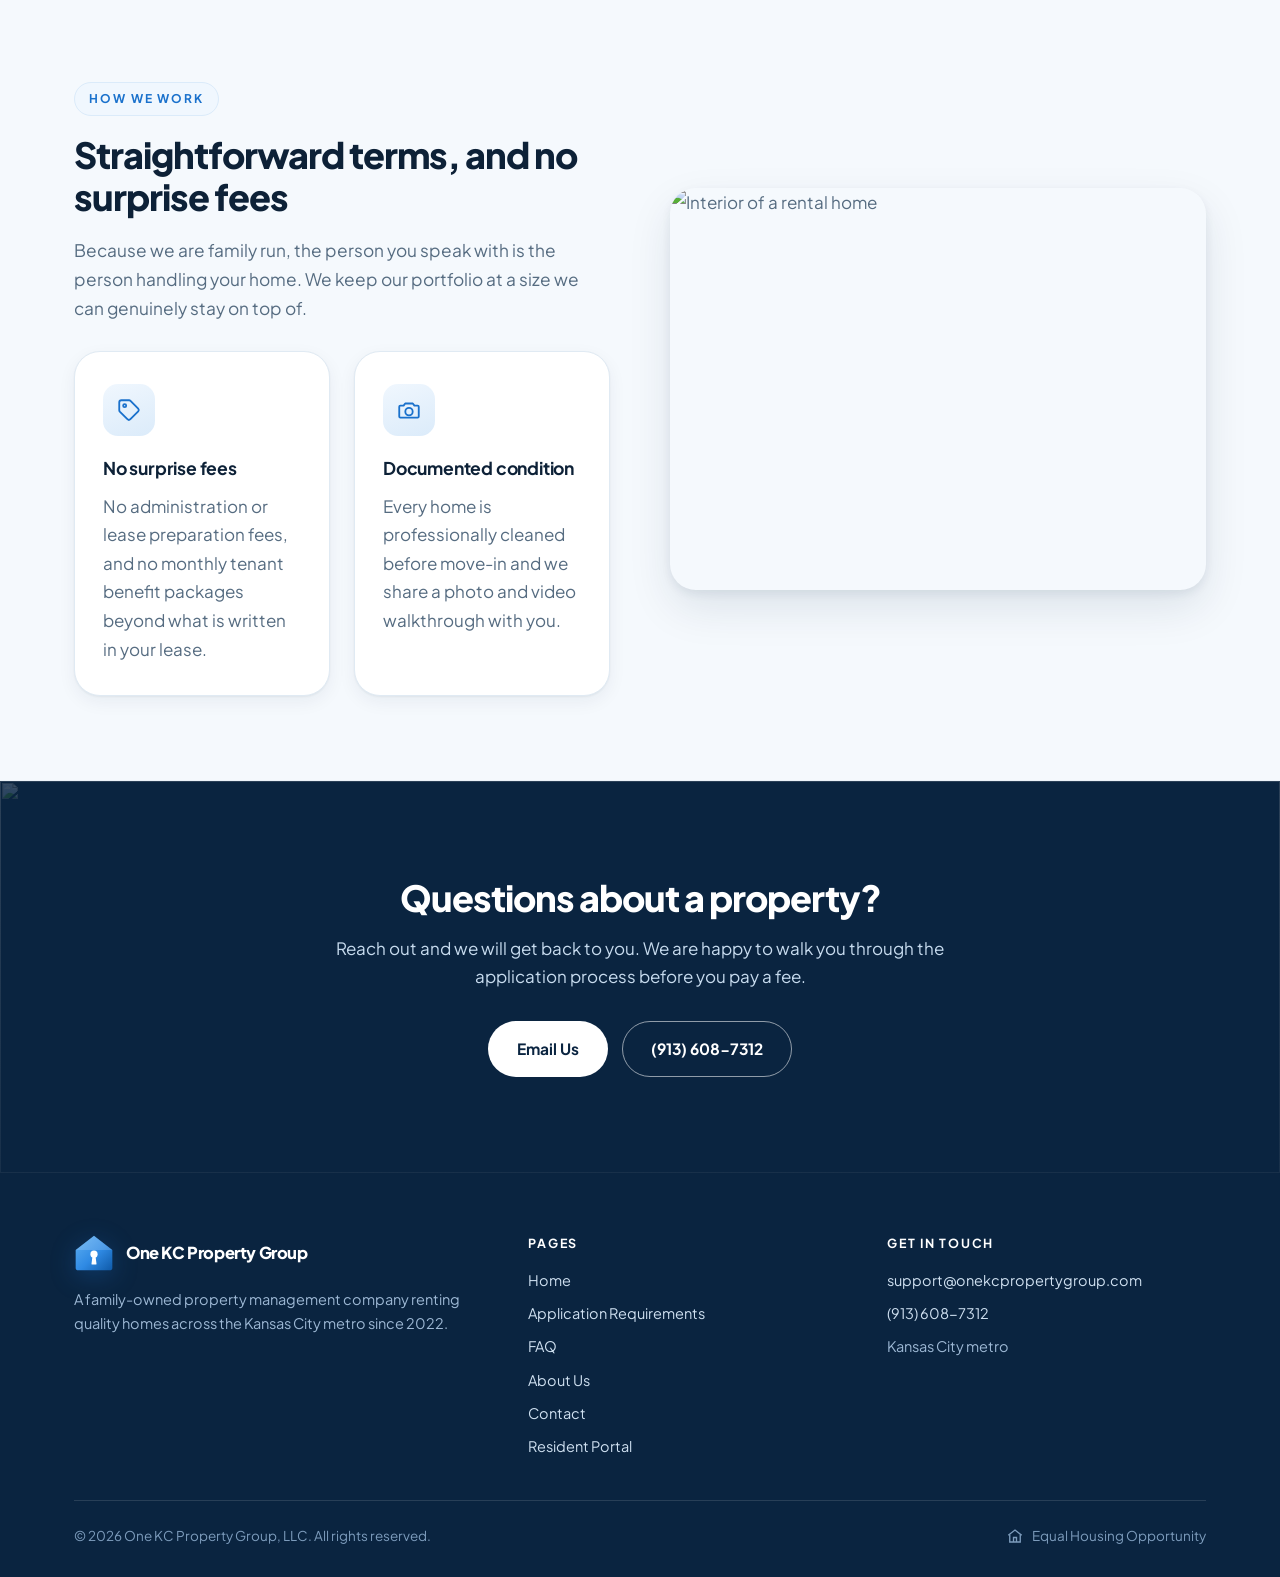
==== commit edac8360: "Add files via upload" ====
--- a/index.html
+++ b/index.html
@@ -8,11 +8,13 @@
 <meta property="og:title" content="Home | One KC Property Group">
 <meta property="og:description" content="One KC Property Group, LLC — a family-owned property management company renting quality homes across the Kansas City metro since 2022.">
 <meta property="og:type" content="website">
+<meta property="og:url" content="https://onekcpropertygroup.com/">
+<link rel="canonical" href="https://onekcpropertygroup.com/">
 <meta name="theme-color" content="#0a2440">
 <link rel="preconnect" href="https://fonts.googleapis.com">
 <link rel="preconnect" href="https://fonts.gstatic.com" crossorigin>
 <link href="https://fonts.googleapis.com/css2?family=Plus+Jakarta+Sans:wght@400;500;600;700;800&display=swap" rel="stylesheet">
-<link rel="stylesheet" href="styles.css?v=5">
+<link rel="stylesheet" href="styles.css?v=6">
 <link rel="icon" href="data:image/svg+xml,%3Csvg xmlns='http://www.w3.org/2000/svg' viewBox='0 0 48 48'%3E%3Cdefs%3E%3ClinearGradient id='g' x1='0' y1='0' x2='1' y2='1'%3E%3Cstop offset='0%25' stop-color='%235fb0f2'/%3E%3Cstop offset='100%25' stop-color='%230f5aa8'/%3E%3C/linearGradient%3E%3C/defs%3E%3Cpath d='M24 3.2 46 20.4v21.2a3.2 3.2 0 0 1-3.2 3.2H5.2A3.2 3.2 0 0 1 2 41.6V20.4Z' fill='url(%23g)'/%3E%3Ccircle cx='24' cy='25.4' r='4.3' fill='%23fff'/%3E%3Cpath d='M22.1 28.4h3.8l1.1 8.4a1 1 0 0 1-1 1.1h-4a1 1 0 0 1-1-1.1Z' fill='%23fff'/%3E%3C/svg%3E">
 </head>
 <body>
@@ -53,6 +55,7 @@
         <li><a href="faq.html">FAQ</a></li>
         <li><a href="about.html">About Us</a></li>
         <li><a href="contact.html">Contact</a></li>
+        <li><a class="external" href="https://app.tenantcloud.com/login" rel="noopener">Resident Portal</a></li>
       </ul>
     </nav>
     <a class="btn btn-primary btn-sm header-cta" href="contact.html">Get in touch</a>
@@ -195,6 +198,7 @@
           <li><a href="faq.html">FAQ</a></li>
           <li><a href="about.html">About Us</a></li>
           <li><a href="contact.html">Contact</a></li>
+          <li><a href="https://app.tenantcloud.com/login" rel="noopener">Resident Portal</a></li>
         </ul>
       </div>
       <div>
--- a/styles.css
+++ b/styles.css
@@ -27,6 +27,8 @@
   --r-sm: 12px;
   --r: 18px;
   --r-lg: 26px;
+
+  --ext-icon: url("data:image/svg+xml,%3Csvg xmlns='http://www.w3.org/2000/svg' viewBox='0 0 24 24' fill='none' stroke='%23000' stroke-width='2.4' stroke-linecap='round' stroke-linejoin='round'%3E%3Cpath d='M14 4h6v6'/%3E%3Cpath d='M20 4 10 14'/%3E%3Cpath d='M18 14v5a1 1 0 0 1-1 1H5a1 1 0 0 1-1-1V7a1 1 0 0 1 1-1h5'/%3E%3C/svg%3E");
 }
 
 * { box-sizing: border-box; }
@@ -148,6 +150,21 @@
 nav.main-nav a:hover { background: var(--blue-50); color: var(--blue-700); }
 nav.main-nav a.active { background: var(--blue-100); color: var(--blue-700); }
 
+nav.main-nav a.external { color: var(--blue-700); }
+
+nav.main-nav a.external::after {
+  content: "";
+  display: inline-block;
+  width: 11px;
+  height: 11px;
+  margin-left: 6px;
+  vertical-align: -1px;
+  background: currentColor;
+  -webkit-mask: var(--ext-icon) center / contain no-repeat;
+  mask: var(--ext-icon) center / contain no-repeat;
+  opacity: .75;
+}
+
 .header-cta { flex: 0 0 auto; }
 
 .nav-toggle {
@@ -548,7 +565,7 @@
   .footer-grid { grid-template-columns: 1fr 1fr; }
 }
 
-@media (max-width: 880px) {
+@media (max-width: 1080px) {
   .nav-toggle { display: block; }
   .header-cta { display: none; }
 
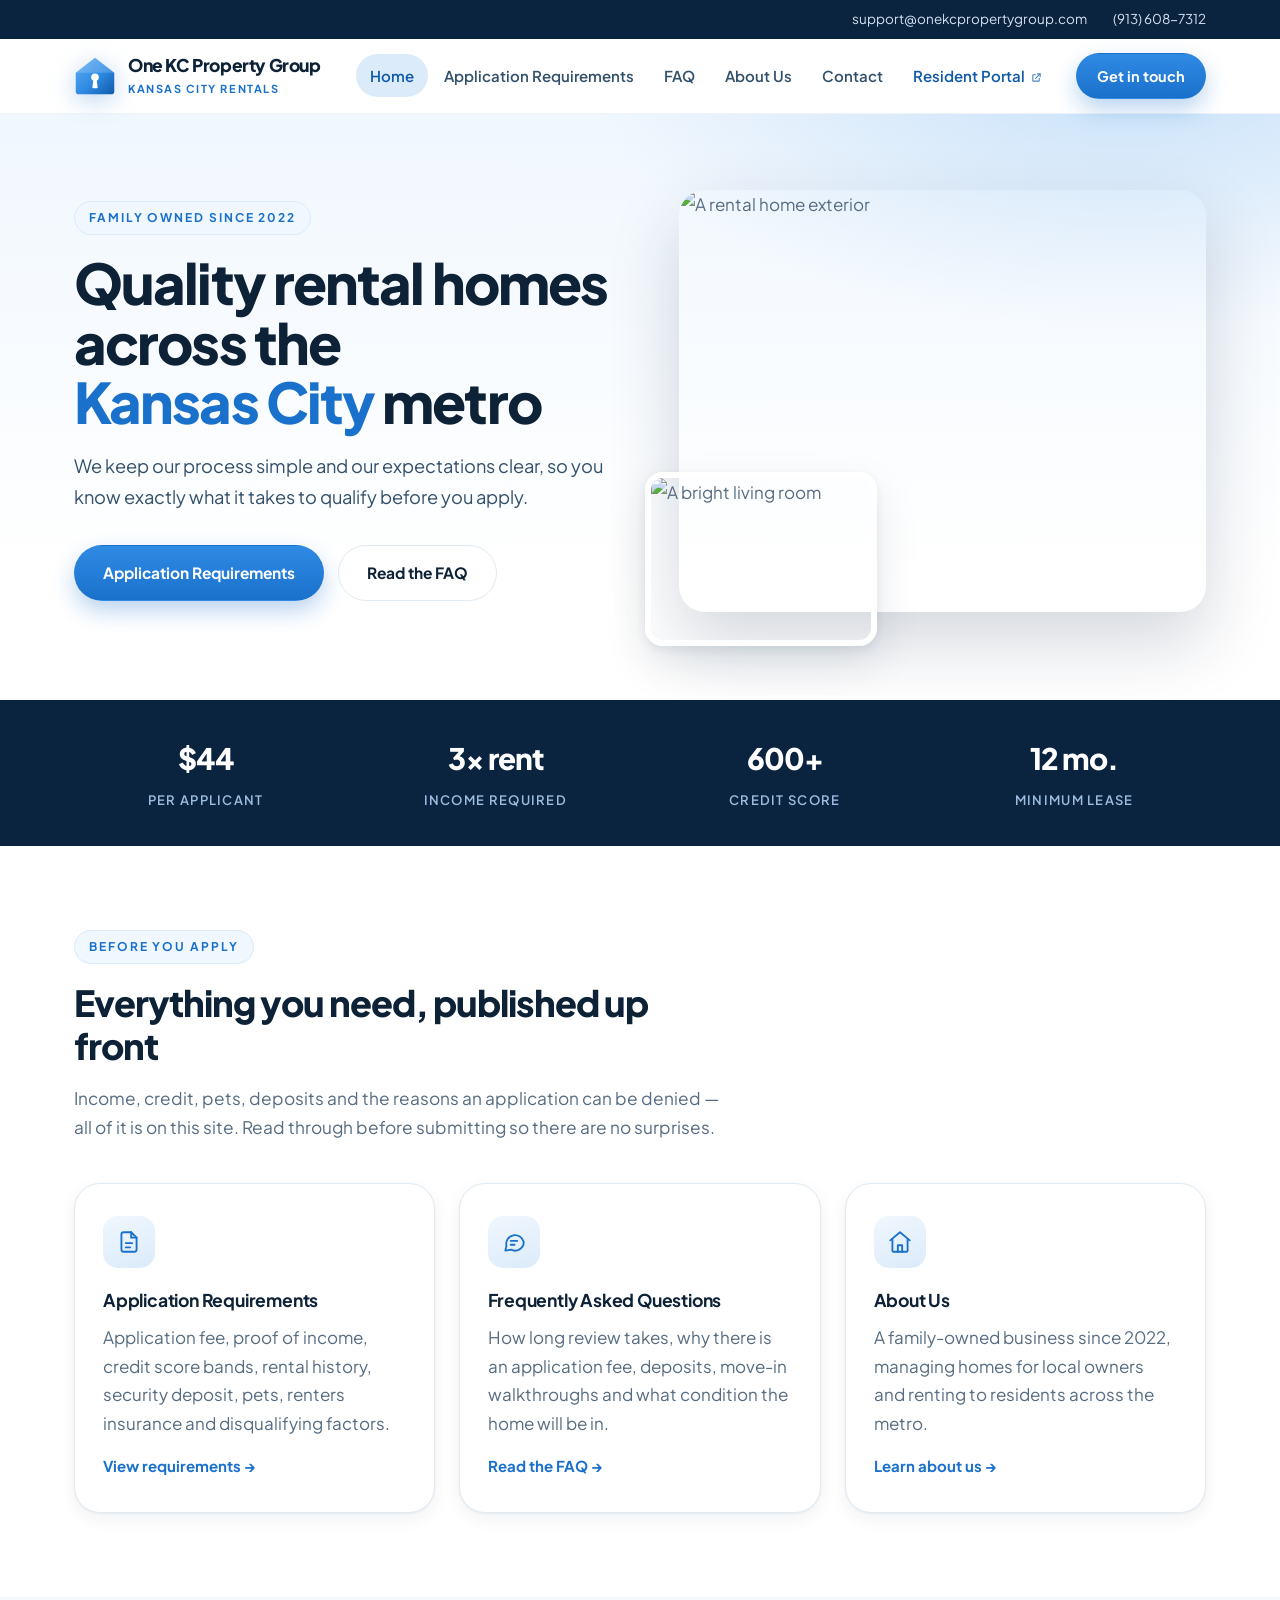
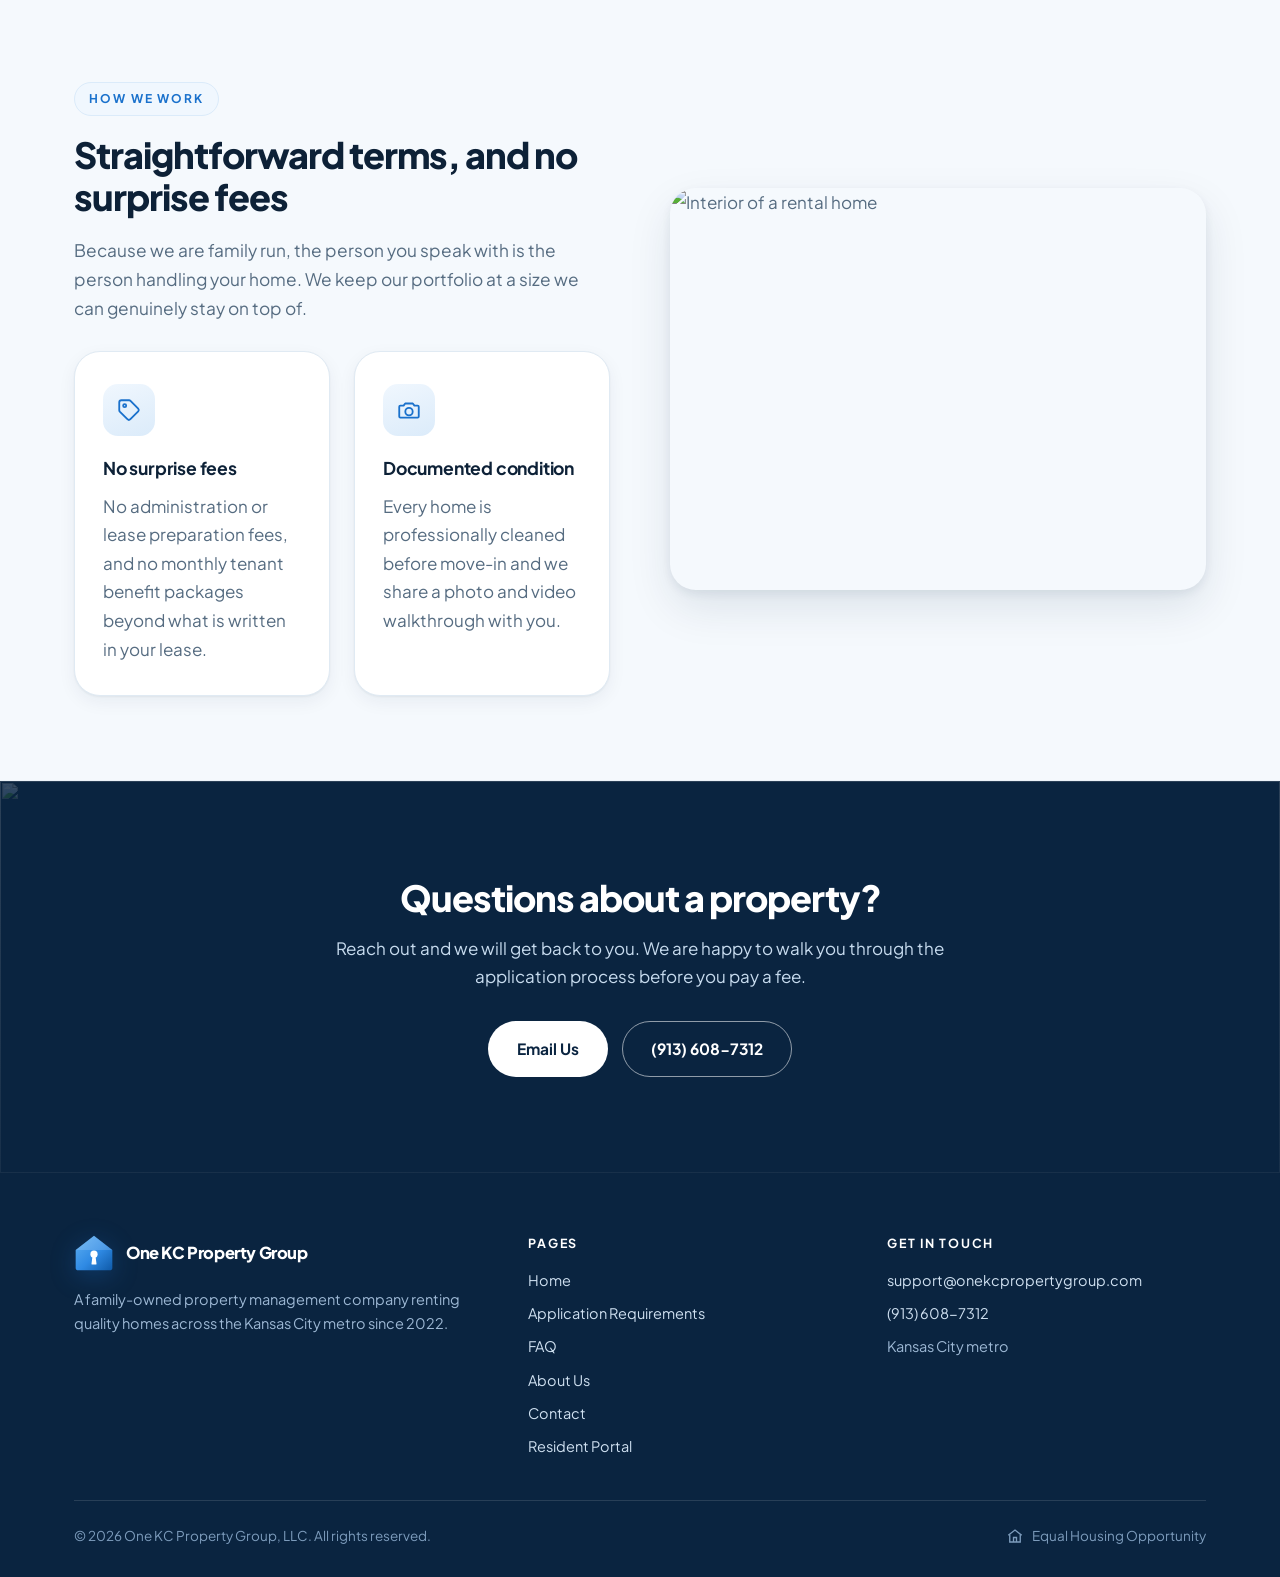
==== commit 4c898c65: "Add files via upload" ====
--- a/index.html
+++ b/index.html
@@ -67,7 +67,7 @@
   <div class="wrap">
     <div class="hero-copy">
       <span class="eyebrow">Family owned since 2022</span>
-      <h1>Quality rental homes across the <em>Kansas&nbsp;City</em> metro.</h1>
+      <h1>Quality rental homes across the <em>Kansas&nbsp;City</em> metro</h1>
       <p>We keep our process simple and our expectations clear, so you know exactly
       what it takes to qualify before you apply.</p>
       <div class="btn-row">
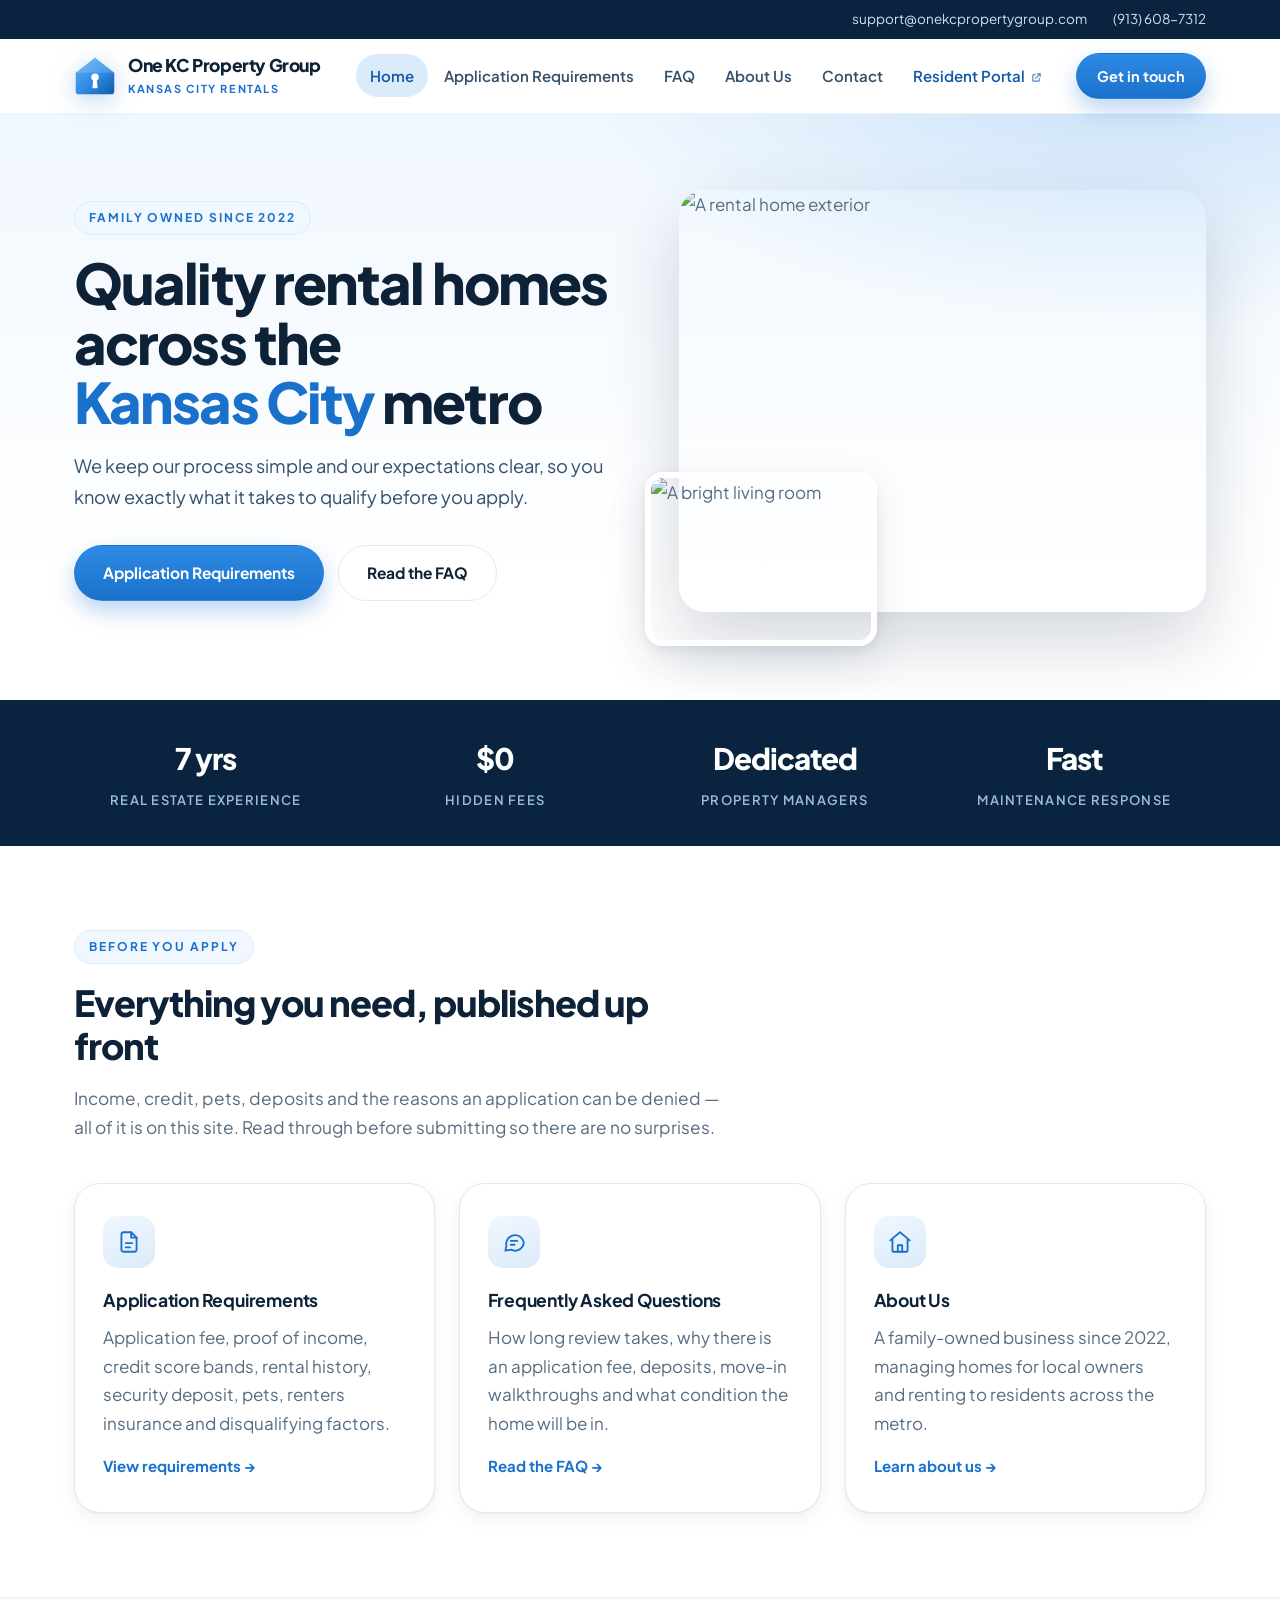
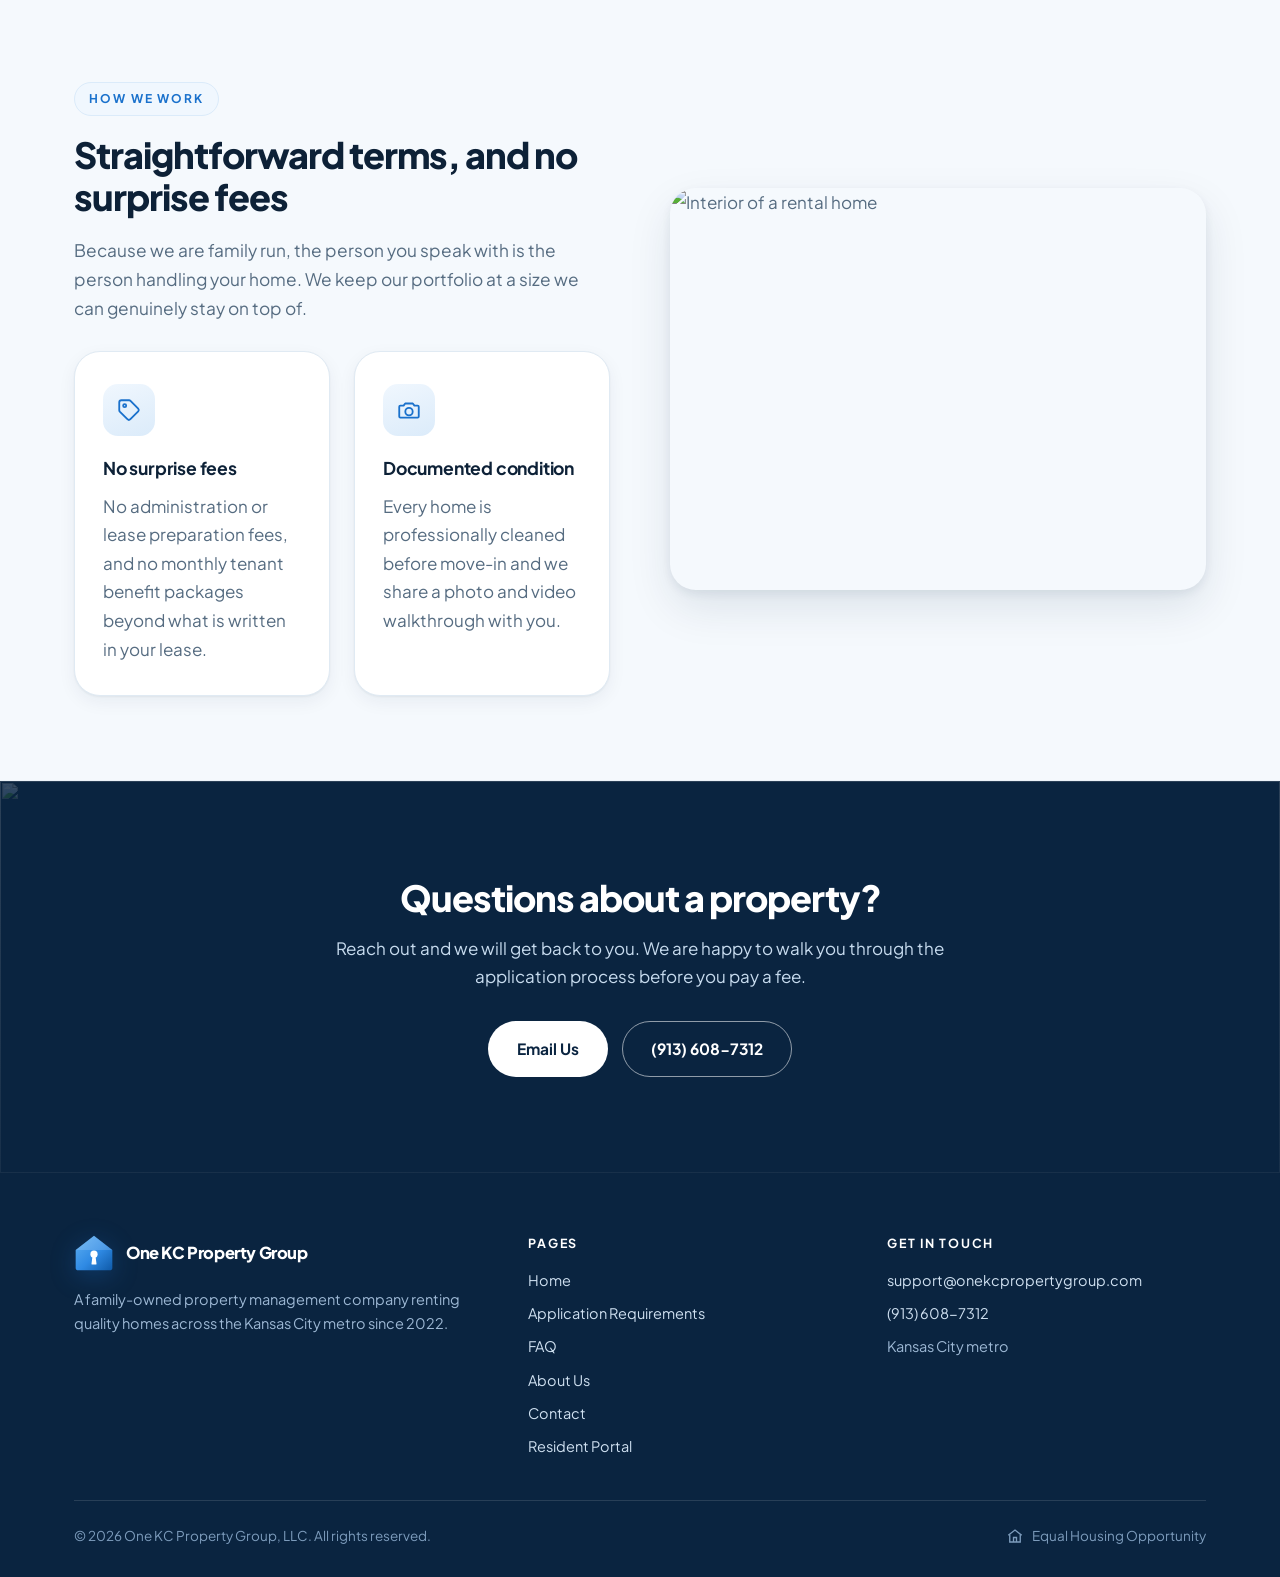
==== commit c29b38fc: "Update homepage stats banner and Resident Portal link - Homepage banner now highlights the company i" ====
--- a/index.html
+++ b/index.html
@@ -14,7 +14,7 @@
 <link rel="preconnect" href="https://fonts.googleapis.com">
 <link rel="preconnect" href="https://fonts.gstatic.com" crossorigin>
 <link href="https://fonts.googleapis.com/css2?family=Plus+Jakarta+Sans:wght@400;500;600;700;800&display=swap" rel="stylesheet">
-<link rel="stylesheet" href="styles.css?v=6">
+<link rel="stylesheet" href="/styles.css?v=8">
 <link rel="icon" href="data:image/svg+xml,%3Csvg xmlns='http://www.w3.org/2000/svg' viewBox='0 0 48 48'%3E%3Cdefs%3E%3ClinearGradient id='g' x1='0' y1='0' x2='1' y2='1'%3E%3Cstop offset='0%25' stop-color='%235fb0f2'/%3E%3Cstop offset='100%25' stop-color='%230f5aa8'/%3E%3C/linearGradient%3E%3C/defs%3E%3Cpath d='M24 3.2 46 20.4v21.2a3.2 3.2 0 0 1-3.2 3.2H5.2A3.2 3.2 0 0 1 2 41.6V20.4Z' fill='url(%23g)'/%3E%3Ccircle cx='24' cy='25.4' r='4.3' fill='%23fff'/%3E%3Cpath d='M22.1 28.4h3.8l1.1 8.4a1 1 0 0 1-1 1.1h-4a1 1 0 0 1-1-1.1Z' fill='%23fff'/%3E%3C/svg%3E">
 </head>
 <body>
@@ -28,7 +28,7 @@
 
 <header class="site-header">
   <div class="wrap">
-    <a class="brand" href="index.html">
+    <a class="brand" href="/">
       <svg class="brand-mark" viewBox="0 0 48 48" xmlns="http://www.w3.org/2000/svg" role="img" aria-label="One KC Property Group">
         <defs>
           <linearGradient id="okcMark" x1="0" y1="0" x2="1" y2="1">
@@ -50,15 +50,15 @@
     <button class="nav-toggle" aria-expanded="false" aria-controls="main-nav">Menu</button>
     <nav class="main-nav" id="main-nav">
       <ul>
-        <li><a href="index.html" class="active">Home</a></li>
-        <li><a href="requirements.html">Application Requirements</a></li>
-        <li><a href="faq.html">FAQ</a></li>
-        <li><a href="about.html">About Us</a></li>
-        <li><a href="contact.html">Contact</a></li>
-        <li><a class="external" href="https://app.tenantcloud.com/login" rel="noopener">Resident Portal</a></li>
+        <li><a href="/" class="active">Home</a></li>
+        <li><a href="/requirements/">Application Requirements</a></li>
+        <li><a href="/faq/">FAQ</a></li>
+        <li><a href="/about/">About Us</a></li>
+        <li><a href="/contact/">Contact</a></li>
+        <li><a class="external" href="https://renter.turbotenant.com/" rel="noopener">Resident Portal</a></li>
       </ul>
     </nav>
-    <a class="btn btn-primary btn-sm header-cta" href="contact.html">Get in touch</a>
+    <a class="btn btn-primary btn-sm header-cta" href="/contact/">Get in touch</a>
   </div>
 </header>
 
@@ -71,8 +71,8 @@
       <p>We keep our process simple and our expectations clear, so you know exactly
       what it takes to qualify before you apply.</p>
       <div class="btn-row">
-        <a class="btn btn-primary" href="requirements.html">Application Requirements</a>
-        <a class="btn btn-ghost" href="faq.html">Read the FAQ</a>
+        <a class="btn btn-primary" href="/requirements/">Application Requirements</a>
+        <a class="btn btn-ghost" href="/faq/">Read the FAQ</a>
       </div>
     </div>
     <div class="hero-media">
@@ -84,10 +84,10 @@
 
 <div class="strip">
   <div class="wrap">
-    <div><span class="num">$44</span><span class="cap">Per applicant</span></div>
-    <div><span class="num">3&times; rent</span><span class="cap">Income required</span></div>
-    <div><span class="num">600+</span><span class="cap">Credit score</span></div>
-    <div><span class="num">12 mo.</span><span class="cap">Minimum lease</span></div>
+    <div><span class="num">7 yrs</span><span class="cap">Real estate experience</span></div>
+    <div><span class="num">$0</span><span class="cap">Hidden fees</span></div>
+    <div><span class="num">Dedicated</span><span class="cap">Property managers</span></div>
+    <div><span class="num">Fast</span><span class="cap">Maintenance response</span></div>
   </div>
 </div>
 
@@ -106,21 +106,21 @@
         <h3>Application Requirements</h3>
         <p>Application fee, proof of income, credit score bands, rental history, security
         deposit, pets, renters insurance and disqualifying factors.</p>
-        <a class="more" href="requirements.html">View requirements &rarr;</a>
+        <a class="more" href="/requirements/">View requirements &rarr;</a>
       </div>
       <div class="card">
         <div class="icon"><svg viewBox="0 0 24 24" fill="none" stroke="currentColor" stroke-width="1.7" stroke-linecap="round" stroke-linejoin="round"><path d="M21 12a8 8 0 0 1-11.6 7.1L4 20l1-4.4A8 8 0 1 1 21 12Z"/><path d="M9 11h6"/><path d="M9 14.5h3.5"/></svg></div>
         <h3>Frequently Asked Questions</h3>
         <p>How long review takes, why there is an application fee, deposits, move-in
         walkthroughs and what condition the home will be in.</p>
-        <a class="more" href="faq.html">Read the FAQ &rarr;</a>
+        <a class="more" href="/faq/">Read the FAQ &rarr;</a>
       </div>
       <div class="card">
         <div class="icon"><svg viewBox="0 0 24 24" fill="none" stroke="currentColor" stroke-width="1.7" stroke-linecap="round" stroke-linejoin="round"><path d="M3 10.5 12 3l9 7.5"/><path d="M5 9.6V20a1 1 0 0 0 1 1h12a1 1 0 0 0 1-1V9.6"/><path d="M10 21v-6h4v6"/></svg></div>
         <h3>About Us</h3>
         <p>A family-owned business since 2022, managing homes for local owners and renting
         to residents across the metro.</p>
-        <a class="more" href="about.html">Learn about us &rarr;</a>
+        <a class="more" href="/about/">Learn about us &rarr;</a>
       </div>
     </div>
   </div>
@@ -193,12 +193,12 @@
       <div>
         <h4>Pages</h4>
         <ul>
-          <li><a href="index.html">Home</a></li>
-          <li><a href="requirements.html">Application Requirements</a></li>
-          <li><a href="faq.html">FAQ</a></li>
-          <li><a href="about.html">About Us</a></li>
-          <li><a href="contact.html">Contact</a></li>
-          <li><a href="https://app.tenantcloud.com/login" rel="noopener">Resident Portal</a></li>
+          <li><a href="/">Home</a></li>
+          <li><a href="/requirements/">Application Requirements</a></li>
+          <li><a href="/faq/">FAQ</a></li>
+          <li><a href="/about/">About Us</a></li>
+          <li><a href="/contact/">Contact</a></li>
+          <li><a href="https://renter.turbotenant.com/" rel="noopener">Resident Portal</a></li>
         </ul>
       </div>
       <div>
--- a/styles.css
+++ b/styles.css
@@ -474,7 +474,7 @@
 
 /* ---------- Contact ---------- */
 
-.contact-grid { display: grid; grid-template-columns: repeat(auto-fit, minmax(240px, 1fr)); gap: 24px; margin-top: 8px; }
+.contact-grid { display: grid; grid-template-columns: repeat(auto-fit, minmax(320px, 1fr)); gap: 24px; margin-top: 8px; }
 
 .contact-item {
   border: 1px solid var(--line);
@@ -493,7 +493,7 @@
   margin-bottom: 8px;
 }
 
-.contact-item .value { font-size: 1.1rem; color: var(--ink); font-weight: 700; word-break: break-word; }
+.contact-item .value { font-size: 1rem; line-height: 1.45; color: var(--ink); font-weight: 700; overflow-wrap: break-word; }
 .contact-item .value a { color: var(--ink); text-decoration: none; }
 .contact-item .value a:hover { color: var(--blue-600); }
 
